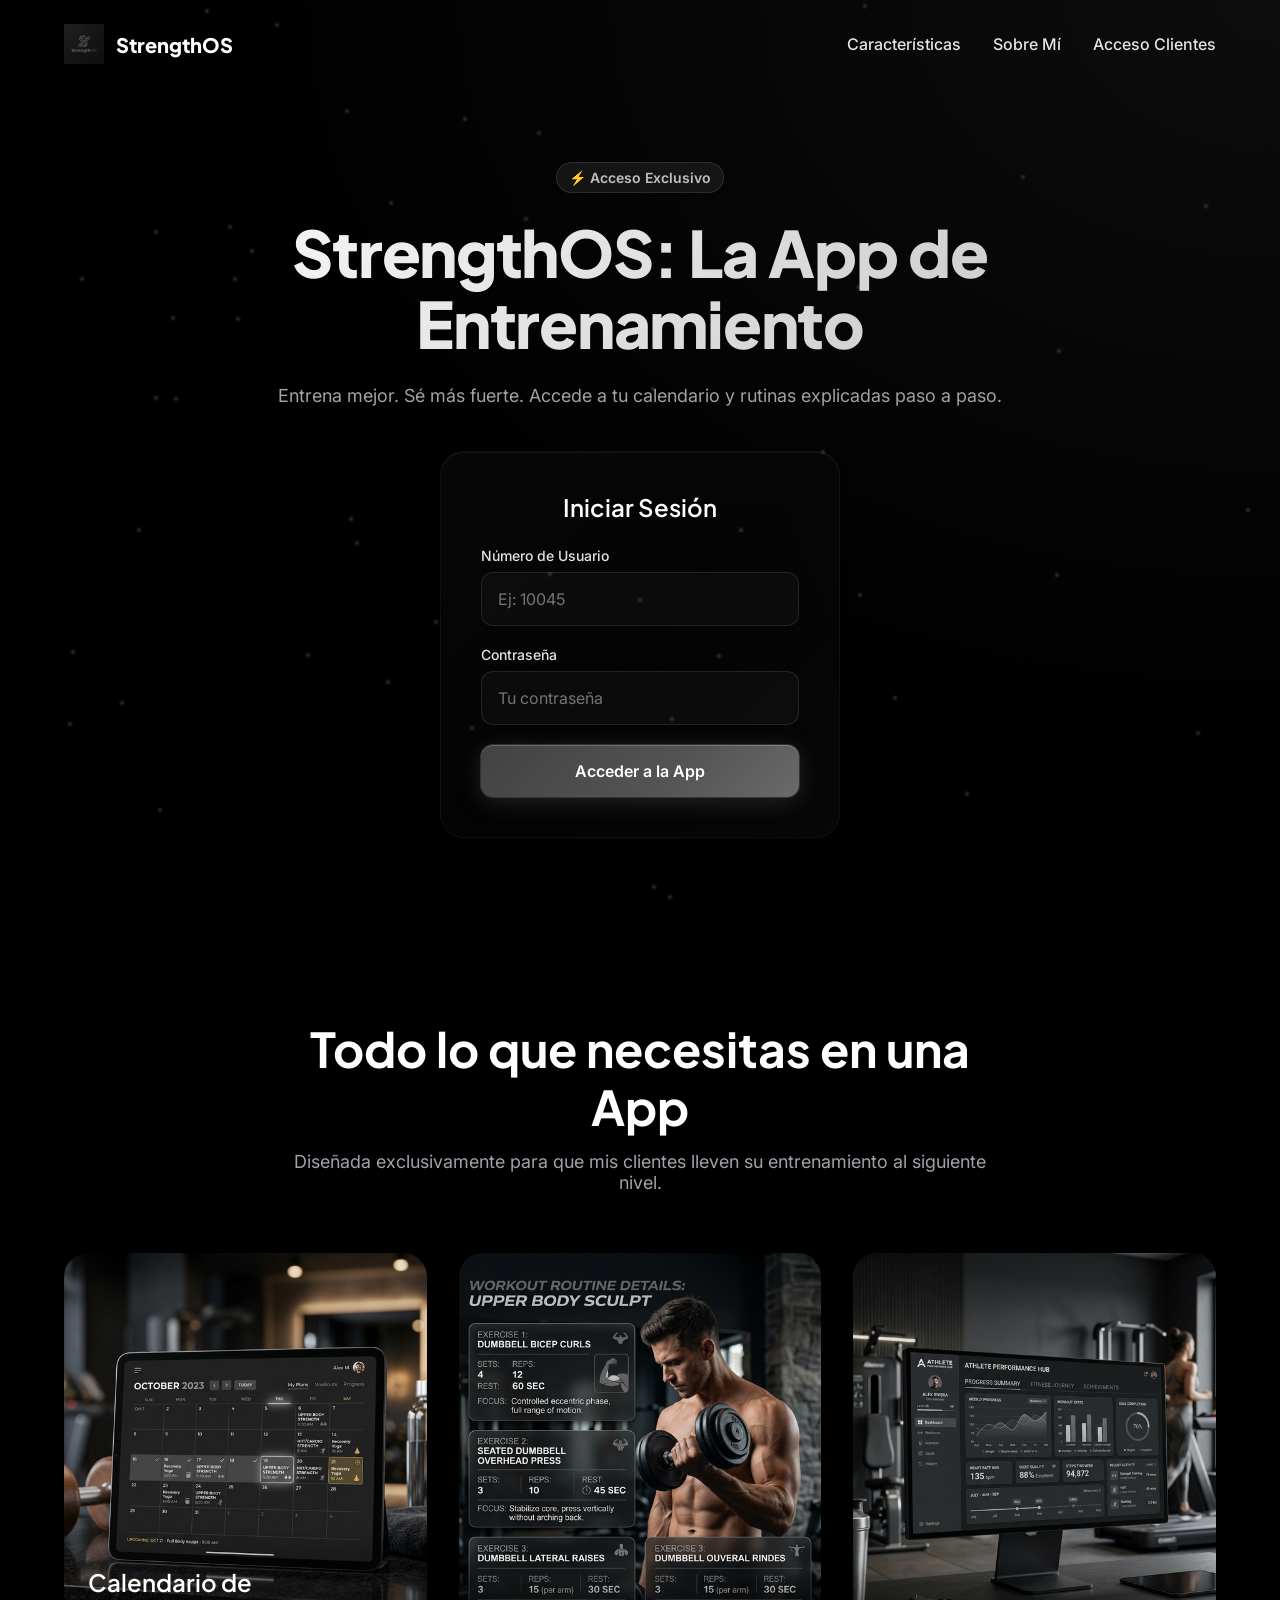
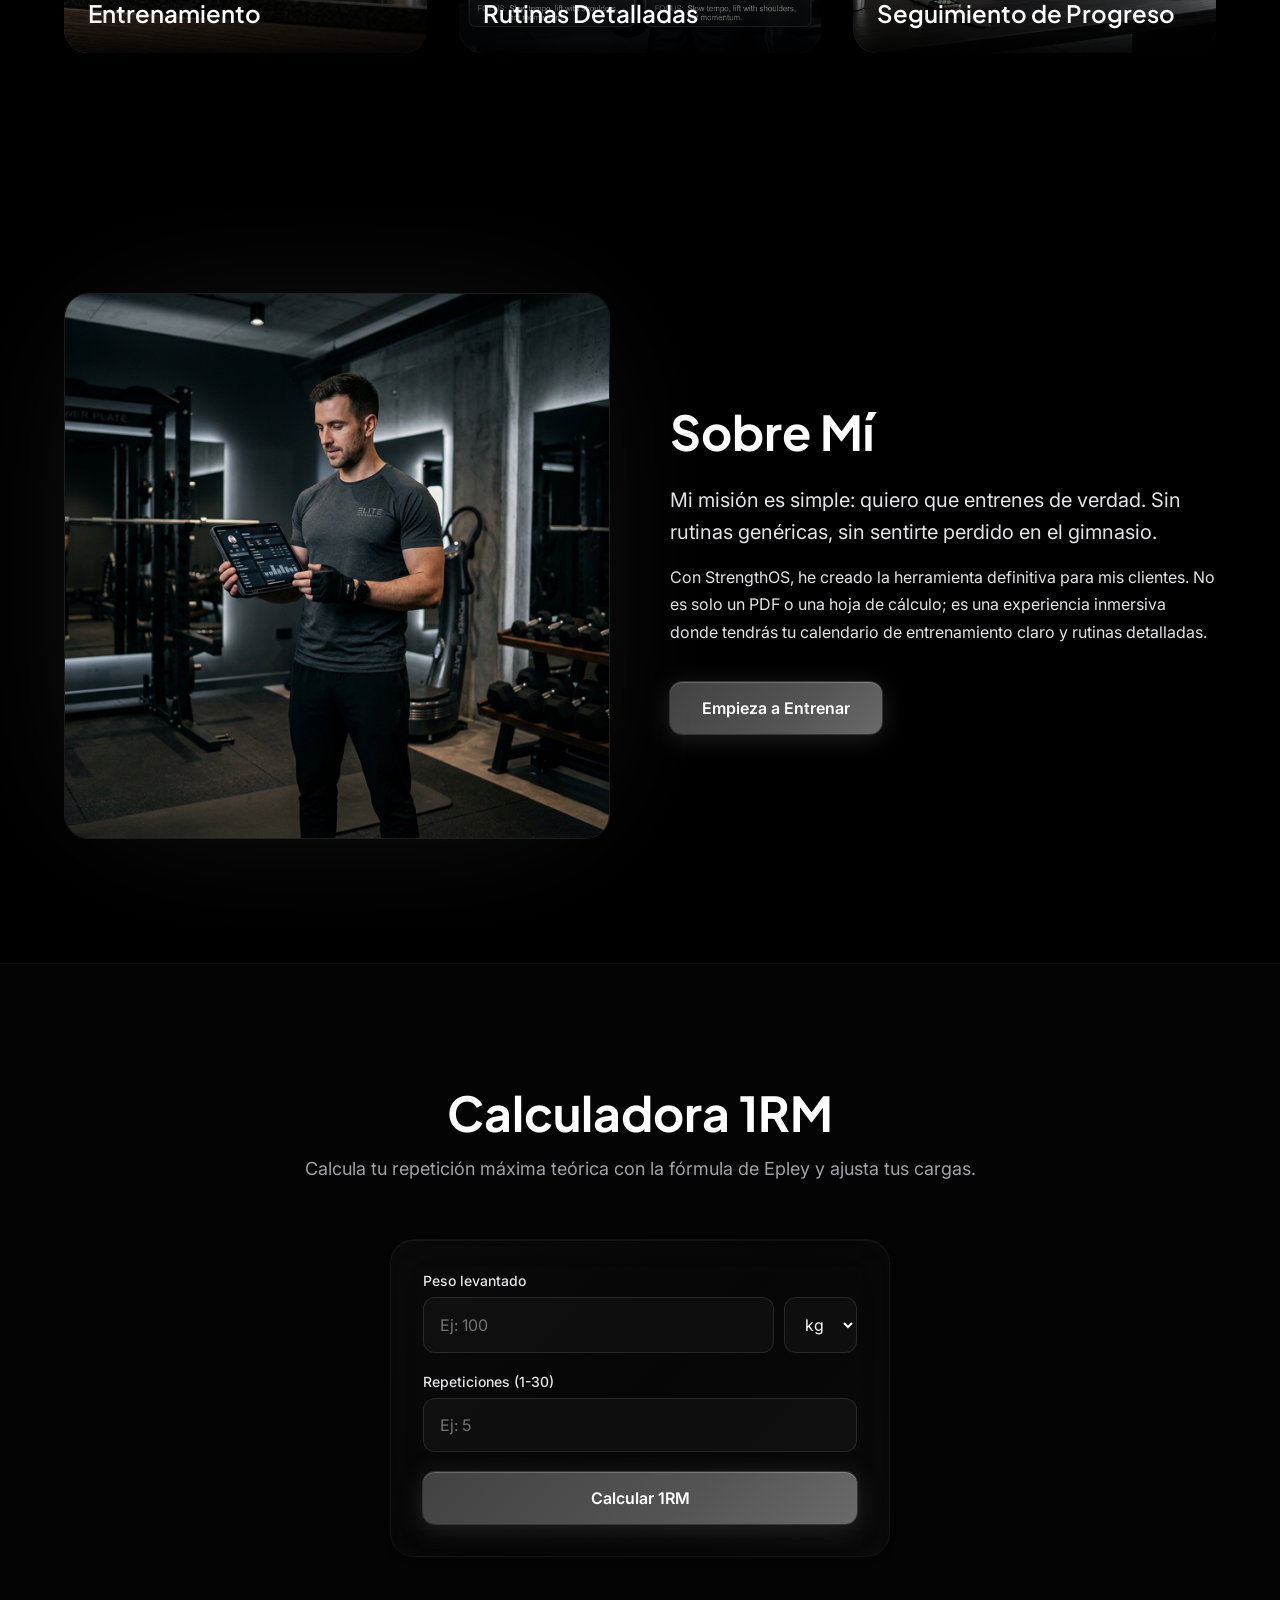
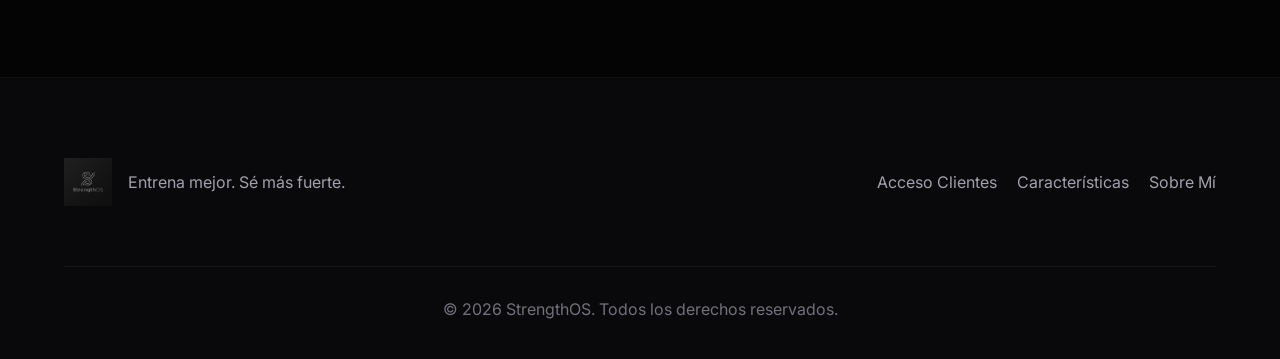
==== StrengthOS/index.html @ 5a76ffc5 "Se subieron los archivos del servidor" ====
<!DOCTYPE html>
<html lang="es">

<head>
    <meta charset="UTF-8">
    <meta name="viewport" content="width=device-width, initial-scale=1.0">
    <title>StrengthOS | Entrena mejor. Sé más fuerte.</title>
    <meta name="description" content="App de entrenamiento personalizado. Accede a tu calendario y rutinas detalladas.">
    <link rel="preconnect" href="https://fonts.googleapis.com">
    <link rel="preconnect" href="https://fonts.gstatic.com" crossorigin>
    <link
        href="https://fonts.googleapis.com/css2?family=Inter:wght@400;500&family=Plus+Jakarta+Sans:wght@700;800&display=swap"
        rel="stylesheet">
    <link rel="stylesheet" href="styles.css">
    <link rel="icon" type="image/png" href="images/logo.png">
</head>

<body>
    <div class="particles-container" id="particles"></div>

    <nav class="navbar" id="navbar">
        <div class="container nav-content">
            <a href="#" class="logo-container">
                <img src="images/logo.png" alt="StrengthOS Logo" class="logo-img">
                <span class="logo-text">StrengthOS</span>
            </a>
            <div class="nav-links">
                <a href="#features" class="nav-link">Características</a>
                <a href="#about" class="nav-link">Sobre Mí</a>
                <a href="#login" class="nav-link">Acceso Clientes</a>
            </div>
            <button class="mobile-menu-toggle">☰</button>
        </div>
    </nav>

    <header class="hero" id="login">
        <div class="container hero-container">
            <div class="hero-content">
                <div class="hero-label">⚡ Acceso Exclusivo</div>
                <h1 class="hero-title">StrengthOS: La App de Entrenamiento</h1>
                <p class="hero-subtitle">Entrena mejor. Sé más fuerte. Accede a tu calendario y rutinas explicadas paso
                    a
                    paso.</p>

                <div class="login-container glass-card hover-lift">
                    <h3 class="login-title">Iniciar Sesión</h3>
                    <form class="login-form">
                        <div class="input-group">
                            <label>Número de Usuario</label>
                            <input type="text" placeholder="Ej: 10045" required>
                        </div>
                        <div class="input-group">
                            <label>Contraseña</label>
                            <input type="password" placeholder="Tu contraseña" required>
                        </div>
                        <button type="submit" class="btn-primary w-100">Acceder a la App</button>
                    </form>
                </div>
            </div>


        </div>
    </header>

    <section id="features" class="features section-padding">
        <div class="container">
            <div class="section-header animated-element">
                <h2 class="section-title">Todo lo que necesitas en una App</h2>
                <p class="section-subtitle">Diseñada exclusivamente para que mis clientes lleven su entrenamiento al
                    siguiente nivel.</p>
            </div>

            <div class="services-grid">
                <!-- Servicio 2 -->
                <div class="service-card-flip animated-element">
                    <div class="service-card-inner">
                        <div class="service-card-front">
                            <img src="images/service_2.png" alt="Calendario" class="service-image">
                            <div class="service-overlay">
                                <h3 class="service-title-front">Calendario de Entrenamiento</h3>
                            </div>
                        </div>
                        <div class="service-card-back glass-card">
                            <h3 class="service-title-back">Calendario</h3>
                            <p class="service-description">Tu rutina día a día. Sabe exactamente qué toca entrenar hoy,
                                mañana y toda la semana con una vista clara.</p>
                            <div class="service-features">
                                <span class="feature-tag">Planificación</span>
                                <span class="feature-tag">Notificaciones</span>
                            </div>
                        </div>
                    </div>
                </div>

                <!-- Servicio 3 -->
                <div class="service-card-flip animated-element">
                    <div class="service-card-inner">
                        <div class="service-card-front">
                            <img src="images/service_3.png" alt="Rutinas" class="service-image">
                            <div class="service-overlay">
                                <h3 class="service-title-front">Rutinas Detalladas</h3>
                            </div>
                        </div>
                        <div class="service-card-back glass-card">
                            <h3 class="service-title-back">Rutinas Detalladas</h3>
                            <p class="service-description">Cada ejercicio viene con series, repeticiones, descansos y
                                notas específicas para que no dejes nada al azar.</p>
                            <div class="service-features">
                                <span class="feature-tag">Precisión</span>
                                <span class="feature-tag">Notas</span>
                            </div>
                        </div>
                    </div>
                </div>

                <!-- Servicio 5 -->
                <div class="service-card-flip animated-element">
                    <div class="service-card-inner">
                        <div class="service-card-front">
                            <img src="images/service_5.png" alt="Progreso" class="service-image">
                            <div class="service-overlay">
                                <h3 class="service-title-front">Seguimiento de Progreso</h3>
                            </div>
                        </div>
                        <div class="service-card-back glass-card">
                            <h3 class="service-title-back">Tu Evolución</h3>
                            <p class="service-description">Visualiza tus mejoras de fuerza y resistencia a lo largo del
                                tiempo con gráficos intuitivos.</p>
                            <div class="service-features">
                                <span class="feature-tag">Gráficos</span>
                                <span class="feature-tag">RM</span>
                            </div>
                        </div>
                    </div>
                </div>

            </div>
        </div>
    </section>

    <section id="about" class="about section-padding">
        <div class="container">
            <div class="about-grid animated-element">
                <div class="about-image-wrapper">
                    <div class="glow-bg"></div>
                    <img src="images/about_image.png" alt="Sobre mi" class="about-image">
                </div>
                <div class="about-content">
                    <h2 class="section-title">Sobre Mí</h2>
                    <p class="body-large">Mi misión es simple: quiero que entrenes de verdad. Sin rutinas genéricas, sin
                        sentirte perdido en el gimnasio.</p>
                    <p class="body-text">Con StrengthOS, he creado la herramienta definitiva para mis clientes. No es
                        solo un PDF o una hoja de cálculo; es una experiencia inmersiva donde tendrás tu calendario de
                        entrenamiento claro y rutinas detalladas.</p>
                    <a href="#login" class="btn-primary" style="display:inline-block; margin-top:20px;">Empieza a
                        Entrenar</a>
                </div>
            </div>
        </div>
    </section>

    <section id="rm-calculator" class="calculator section-padding"
        style="background: rgba(var(--primary-rgb), 0.05); border-top: 1px solid rgba(var(--primary-rgb), 0.1);">
        <div class="container">
            <div class="section-header animated-element">
                <h2 class="section-title">Calculadora 1RM</h2>
                <p class="section-subtitle">Calcula tu repetición máxima teórica con la fórmula de Epley y ajusta tus
                    cargas.</p>
            </div>
            <div class="calculator-container glass-card animated-element" style="max-width: 500px; margin: 0 auto;">
                <form id="epley-form" class="login-form">
                    <div class="input-group">
                        <label>Peso levantado</label>
                        <div style="display: flex; gap: 10px;">
                            <input type="number" id="calc-weight" placeholder="Ej: 100" required min="1" step="any"
                                style="flex: 1;">
                            <select id="calc-unit"
                                style="padding: 16px; background: rgba(255, 255, 255, 0.03); border: 1px solid rgba(255, 255, 255, 0.1); border-radius: 12px; color: var(--text-primary); font-family: inherit; font-size: 1rem;">
                                <option value="kg" style="background: var(--bg-tertiary);">kg</option>
                                <option value="lb" style="background: var(--bg-tertiary);">lb</option>
                            </select>
                        </div>
                    </div>
                    <div class="input-group">
                        <label>Repeticiones (1-30)</label>
                        <input type="number" id="calc-reps" placeholder="Ej: 5" required min="1" max="30">
                    </div>
                    <button type="submit" class="btn-primary w-100">Calcular 1RM</button>
                </form>
                <div id="calc-result" class="calc-result"
                    style="display: none; margin-top: 24px; text-align: center; padding-top: 20px; border-top: 1px solid rgba(var(--primary-rgb), 0.2);">
                    <h3 style="color: var(--primary-200); margin-bottom: 8px;">Tu 1RM Estimado:</h3>
                    <div id="rm-value"
                        style="font-size: 3rem; font-family: 'Plus Jakarta Sans', sans-serif; font-weight: 800; color: #fff; margin-bottom: 8px;">
                        --</div>
                    <p style="color: var(--text-tertiary); font-size: 0.875rem;">Fórmula: Peso × (1 + 0.0333 × Reps)</p>
                </div>
            </div>
        </div>
    </section>

    <footer class="footer">
        <div class="container">
            <div class="footer-grid">
                <div class="footer-brand">
                    <img src="images/logo.png" alt="StrengthOS" class="footer-logo">
                    <p class="footer-tagline">Entrena mejor. Sé más fuerte.</p>
                </div>
                <div class="footer-links">

                    <a href="#login">Acceso Clientes</a>
                    <a href="#features">Características</a>
                    <a href="#about">Sobre Mí</a>
                </div>

            </div>
            <div class="footer-bottom">
                <p>&copy; 2026 StrengthOS. Todos los derechos reservados.</p>
            </div>
        </div>
    </footer>

    <script src="script.js?v=0308"></script>
</body>

</html>
---- StrengthOS/styles.css ----
:root {
    --bg-primary: #000000;
    --bg-secondary: #09090B;
    --bg-tertiary: #18181B;

    --primary-50: #f0f0f0;
    --primary-100: #e0e0e0;
    --primary-200: #c1c1c1;
    --primary-300: #9e9e9e;
    --primary-400: #757575;
    --primary-500: #545454;
    /* COLOR BASE - GRIS */
    --primary-600: #424242;
    --primary-700: #303030;
    --primary-800: #212121;
    --primary-900: #121212;

    --primary-rgb: 84, 84, 84;

    --text-primary: #FFFFFF;
    --text-secondary: #E4E4E7;
    --text-tertiary: #A1A1AA;
    --text-quaternary: #71717A;

    --success: #22C55E;
    --info: #3B82F6;
    --warning: #F59E0B;
}

* {
    margin: 0;
    padding: 0;
    box-sizing: border-box;
}

body {
    background-color: var(--bg-primary);
    color: var(--text-secondary);
    font-family: 'Inter', sans-serif;
    -webkit-font-smoothing: antialiased;
    overflow-x: hidden;
}

h1,
h2,
h3,
h4,
h5,
h6 {
    font-family: 'Plus Jakarta Sans', sans-serif;
    color: var(--text-primary);
}

a {
    text-decoration: none;
    color: inherit;
}

/* Tipografía */
h1 {
    font-size: clamp(3rem, 5vw, 4.75rem);
    font-weight: 800;
    line-height: 1.1;
    letter-spacing: -0.02em;
}

h2 {
    font-size: clamp(2rem, 4vw, 3rem);
    font-weight: 700;
    line-height: 1.2;
}

h3 {
    font-size: 1.5rem;
    font-weight: 600;
    line-height: 1.3;
}

.body-large {
    font-size: 1.25rem;
    font-weight: 400;
    line-height: 1.6;
}

.body-text {
    font-size: 1rem;
    font-weight: 400;
    line-height: 1.7;
}

/* Contenedor Global */
.container {
    max-width: 1200px;
    margin: 0 auto;
    padding: 0 24px;
}

/* Glassmorphism Card */
.glass-card {
    background: linear-gradient(135deg,
            rgba(var(--primary-rgb), 0.08) 0%,
            rgba(var(--primary-rgb), 0.04) 50%,
            rgba(var(--primary-rgb), 0.08) 100%);
    backdrop-filter: blur(24px) saturate(180%);
    -webkit-backdrop-filter: blur(24px) saturate(180%);
    border: 1px solid rgba(var(--primary-rgb), 0.15);
    border-radius: 24px;
    padding: 32px;
    box-shadow:
        0 4px 6px -1px rgba(0, 0, 0, 0.3),
        0 2px 4px -2px rgba(0, 0, 0, 0.2),
        inset 0 1px 0 0 rgba(255, 255, 255, 0.05);
    transition: all 0.4s cubic-bezier(0.4, 0, 0.2, 1);
}

.hover-lift:hover {
    border-color: rgba(var(--primary-rgb), 0.35);
    box-shadow: 0 25px 50px -12px rgba(var(--primary-rgb), 0.35);
    transform: translateY(-4px);
}

/* Primary Button */
.btn-primary {
    background: linear-gradient(135deg,
            var(--primary-600) 0%,
            var(--primary-500) 30%,
            var(--primary-400) 60%,
            var(--primary-500) 100%);
    background-size: 200% 200%;
    animation: gradient-shift 4s ease infinite;
    color: #ffffff;
    font-weight: 600;
    padding: 16px 32px;
    border-radius: 12px;
    border: none;
    box-shadow:
        0 0 0 1px rgba(var(--primary-rgb), 0.5),
        0 4px 24px rgba(var(--primary-rgb), 0.4),
        inset 0 1px 0 rgba(255, 255, 255, 0.2);
    transition: all 0.3s cubic-bezier(0.4, 0, 0.2, 1);
    cursor: pointer;
    font-family: inherit;
    font-size: 1rem;
    text-align: center;
}

.btn-primary:hover {
    transform: translateY(-2px) scale(1.02);
    filter: brightness(1.2);
    box-shadow:
        0 0 0 2px rgba(var(--primary-rgb), 0.8),
        0 8px 40px rgba(var(--primary-rgb), 0.6);
}

.w-100 {
    width: 100%;
}

/* Animaciones Reutilizables */
@keyframes fade-in-up {
    0% {
        opacity: 0;
        transform: translateY(30px);
    }

    100% {
        opacity: 1;
        transform: translateY(0);
    }
}

@keyframes gradient-shift {

    0%,
    100% {
        background-position: 0% 50%;
    }

    50% {
        background-position: 100% 50%;
    }
}

@keyframes float {

    0%,
    100% {
        transform: translateY(0) rotate(0deg);
    }

    25% {
        transform: translateY(-20px) rotate(2deg);
    }

    50% {
        transform: translateY(-10px) rotate(-2deg);
    }

    75% {
        transform: translateY(-30px) rotate(1deg);
    }
}

@keyframes pulse-glow {

    0%,
    100% {
        box-shadow: 0 0 0 1px rgba(var(--primary-rgb), 0.5), 0 4px 24px rgba(var(--primary-rgb), 0.4), 0 0 60px rgba(var(--primary-rgb), 0.3);
    }

    50% {
        box-shadow: 0 0 0 2px rgba(var(--primary-rgb), 0.8), 0 8px 40px rgba(var(--primary-rgb), 0.6), 0 0 80px rgba(var(--primary-rgb), 0.5);
    }
}

/* Partículas */
.particles-container {
    position: fixed;
    top: 0;
    left: 0;
    width: 100%;
    height: 100%;
    z-index: -1;
    pointer-events: none;
    overflow: hidden;
}

.particle {
    position: absolute;
    width: 4px;
    height: 4px;
    background: rgba(var(--primary-rgb), 0.6);
    border-radius: 50%;
    filter: blur(1px);
    animation: float-particle 15s infinite ease-in-out;
}

@keyframes float-particle {

    0%,
    100% {
        transform: translate(0, 0);
        opacity: 0.2;
    }

    25% {
        transform: translate(100px, -100px);
        opacity: 0.8;
    }

    50% {
        transform: translate(-50px, -200px);
        opacity: 0.4;
    }

    75% {
        transform: translate(-100px, -100px);
        opacity: 0.8;
    }
}

/* Navbar */
.navbar {
    position: fixed;
    top: 0;
    width: 100%;
    z-index: 1000;
    padding: 24px 0;
    transition: all 0.3s ease;
}

.navbar.scrolled {
    background: rgba(0, 0, 0, 0.8);
    backdrop-filter: blur(24px);
    border-bottom: 1px solid rgba(var(--primary-rgb), 0.1);
    box-shadow: 0 4px 24px rgba(0, 0, 0, 0.4);
    padding: 16px 0;
}

.nav-content {
    display: flex;
    justify-content: space-between;
    align-items: center;
}

.logo-container {
    display: flex;
    align-items: center;
    gap: 12px;
}

.logo-img {
    height: 40px;
    width: auto;
}

.logo-text {
    font-family: 'Plus Jakarta Sans', sans-serif;
    font-weight: 800;
    font-size: 1.25rem;
    color: var(--text-primary);
}

.nav-links {
    display: flex;
    gap: 32px;
}

.nav-link {
    font-weight: 500;
    color: var(--text-secondary);
    position: relative;
    padding: 8px 0;
    transition: color 0.3s;
}

.nav-link::after {
    content: '';
    position: absolute;
    bottom: 0;
    left: 0;
    width: 0;
    height: 2px;
    background: var(--primary-500);
    transition: width 0.3s ease;
}

.nav-link:hover {
    color: var(--text-primary);
}

.nav-link:hover::after {
    width: 100%;
}

.mobile-menu-toggle {
    display: none;
    background: none;
    border: none;
    color: var(--text-primary);
    font-size: 1.5rem;
    cursor: pointer;
}

/* Hero Section */
.hero {
    min-height: 100vh;
    display: flex;
    align-items: center;
    padding-top: 100px;
    position: relative;
    background: radial-gradient(ellipse at top right, rgba(var(--primary-rgb), 0.15) 0%, transparent 60%);
}

.hero-container {
    display: flex;
    flex-direction: column;
    align-items: center;
    text-align: center;
    gap: 40px;
}

.hero-content {
    animation: fade-in-up 0.8s cubic-bezier(0.16, 1, 0.3, 1) forwards;
}

.hero-label {
    display: inline-block;
    padding: 6px 12px;
    background: rgba(var(--primary-rgb), 0.2);
    border: 1px solid rgba(var(--primary-rgb), 0.4);
    border-radius: 20px;
    font-size: 0.875rem;
    font-weight: 600;
    color: var(--primary-200);
    margin-bottom: 24px;
}

.hero-title {
    margin-bottom: 24px;
    background: linear-gradient(135deg, #fff 0%, var(--primary-200) 100%);
    -webkit-background-clip: text;
    background-clip: text;
    -webkit-text-fill-color: transparent;
}

.hero-subtitle {
    font-size: 1.125rem;
    line-height: 1.6;
    margin-bottom: 40px;
    color: var(--text-tertiary);
}

/* Login Form */
.login-container {
    padding: 40px;
    width: 100%;
    max-width: 400px;
    margin: 0 auto;
    text-align: left;
}

.login-title {
    margin-bottom: 24px;
    text-align: center;
}

.input-group {
    margin-bottom: 20px;
}

.input-group label {
    display: block;
    font-size: 0.875rem;
    font-weight: 500;
    margin-bottom: 8px;
    color: var(--text-secondary);
}

.input-group input {
    width: 100%;
    padding: 16px;
    background: rgba(255, 255, 255, 0.03);
    border: 1px solid rgba(255, 255, 255, 0.1);
    border-radius: 12px;
    color: var(--text-primary);
    font-family: inherit;
    font-size: 1rem;
    transition: all 0.3s;
}

.input-group input:focus {
    outline: none;
    border-color: var(--primary-500);
    box-shadow: 0 0 15px rgba(var(--primary-rgb), 0.3);
}

/* Hero Visual */
.hero-visual-wrapper {
    position: relative;
    display: flex;
    justify-content: center;
    align-items: center;
}

.sphere {
    position: absolute;
    width: 400px;
    height: 400px;
    transform-style: preserve-3d;
    animation: float 6s ease-in-out infinite;
    z-index: 1;
}

.sphere-inner {
    width: 100%;
    height: 100%;
    background: linear-gradient(135deg, rgba(var(--primary-rgb), 0.1) 0%, rgba(var(--primary-rgb), 0.2) 100%);
    border-radius: 50%;
    border: 2px solid rgba(var(--primary-rgb), 0.3);
    box-shadow:
        0 0 60px rgba(var(--primary-rgb), 0.4),
        0 0 120px rgba(var(--primary-rgb), 0.3),
        inset 0 0 60px rgba(var(--primary-rgb), 0.2);
    backdrop-filter: blur(10px);
}

.hero-visual-img {
    position: relative;
    z-index: 2;
    max-width: 120%;
    height: auto;
    border-radius: 20px;
    box-shadow: 0 20px 50px rgba(0, 0, 0, 0.5);
    animation: float 7s ease-in-out infinite reverse;
}

/* Social Proof */
.social-proof {
    padding: 60px 0;
    border-top: 1px solid rgba(var(--primary-rgb), 0.1);
    border-bottom: 1px solid rgba(var(--primary-rgb), 0.1);
    background: rgba(var(--bg-secondary), 0.5);
}

.proof-container {
    display: flex;
    justify-content: space-around;
    flex-wrap: wrap;
    gap: 30px;
}

.proof-item {
    text-align: center;
}

.proof-number {
    font-size: 2.5rem;
    font-weight: 800;
    color: var(--primary-400);
    font-family: 'Plus Jakarta Sans', sans-serif;
}

.proof-text {
    font-size: 1rem;
    color: var(--text-tertiary);
    text-transform: uppercase;
    letter-spacing: 0.1em;
    margin-top: 8px;
}

/* Secciones Generales */
.section-padding {
    padding: 120px 0;
}

.section-header {
    text-align: center;
    margin-bottom: 60px;
    max-width: 700px;
    margin-left: auto;
    margin-right: auto;
}

.section-title {
    margin-bottom: 16px;
}

.section-subtitle {
    color: var(--text-tertiary);
    font-size: 1.125rem;
}

/* Flip Cards */
.services-grid {
    display: grid;
    grid-template-columns: repeat(3, 1fr);
    gap: 32px;
}

.service-card-flip {
    perspective: 1000px;
    height: 400px;
}

.service-card-inner {
    position: relative;
    width: 100%;
    height: 100%;
    text-align: center;
    transition: transform 0.8s cubic-bezier(0.4, 0, 0.2, 1);
    transform-style: preserve-3d;
}

.service-card-flip:hover .service-card-inner,
.service-card-flip.flipped .service-card-inner {
    transform: rotateY(180deg);
}

.service-card-front,
.service-card-back {
    position: absolute;
    width: 100%;
    height: 100%;
    -webkit-backface-visibility: hidden;
    backface-visibility: hidden;
    border-radius: 24px;
    overflow: hidden;
}

.service-card-front {
    background-color: var(--bg-tertiary);
}

.service-image {
    width: 100%;
    height: 100%;
    object-fit: cover;
    transition: transform 0.5s ease;
}

.service-card-flip:hover .service-image {
    transform: scale(1.05);
}

.service-overlay {
    position: absolute;
    bottom: 0;
    left: 0;
    width: 100%;
    padding: 40px 24px 24px;
    background: linear-gradient(to top, rgba(0, 0, 0, 0.9), transparent);
    text-align: left;
}

.service-title-front {
    color: #fff;
    margin: 0;
}

.service-card-back {
    background-color: var(--bg-tertiary);
    transform: rotateY(180deg);
    display: flex;
    flex-direction: column;
    justify-content: center;
    align-items: flex-start;
    text-align: left;
    padding: 32px;
}

.service-title-back {
    margin-bottom: 16px;
    color: var(--primary-100);
}

.service-description {
    color: var(--text-secondary);
    margin-bottom: 24px;
    line-height: 1.6;
}

.service-features {
    display: flex;
    gap: 12px;
    flex-wrap: wrap;
    margin-top: auto;
}

.feature-tag {
    background: rgba(var(--primary-rgb), 0.2);
    border: 1px solid rgba(var(--primary-rgb), 0.3);
    color: var(--primary-100);
    padding: 6px 12px;
    border-radius: 100px;
    font-size: 0.75rem;
    font-weight: 600;
    text-transform: uppercase;
    letter-spacing: 0.05em;
}

/* About Section */
.about-grid {
    display: grid;
    grid-template-columns: 1fr 1fr;
    gap: 60px;
    align-items: center;
}

.about-image-wrapper {
    position: relative;
}

.about-image {
    width: 100%;
    border-radius: 24px;
    position: relative;
    z-index: 2;
    border: 1px solid rgba(var(--primary-rgb), 0.3);
}

.glow-bg {
    position: absolute;
    top: 50%;
    left: 50%;
    transform: translate(-50%, -50%);
    width: 80%;
    height: 80%;
    background: var(--primary-500);
    filter: blur(80px);
    opacity: 0.4;
    z-index: 1;
}

.about-content h2 {
    margin-bottom: 24px;
}

.about-content p {
    margin-bottom: 16px;
}

/* Footer */
.footer {
    background: var(--bg-secondary);
    padding: 80px 0 40px;
    border-top: 1px solid rgba(var(--primary-rgb), 0.1);
}

.footer-grid {
    display: flex;
    justify-content: space-between;
    align-items: center;
    gap: 40px;
    margin-bottom: 60px;
    flex-wrap: wrap;
}

.footer-brand {
    display: flex;
    align-items: center;
    gap: 16px;
}

.footer-logo {
    height: 48px;
}

.footer-tagline {
    color: var(--text-tertiary);
    margin: 0;
}

.footer-links {
    display: flex;
    align-items: center;
    gap: 20px;
    flex-wrap: wrap;
}

.footer-links h4 {
    margin: 0;
    color: var(--text-primary);
}

.footer-links a {
    color: var(--text-tertiary);
    transition: color 0.3s;
}

.footer-links a:hover {
    color: var(--primary-400);
}

.footer-bottom {
    text-align: center;
    padding-top: 32px;
    border-top: 1px solid rgba(255, 255, 255, 0.05);
    color: var(--text-quaternary);
}

/* Animate Elements */
.animated-element {
    opacity: 0;
    transform: translateY(30px);
    transition: opacity 0.8s cubic-bezier(0.16, 1, 0.3, 1), transform 0.8s cubic-bezier(0.16, 1, 0.3, 1);
}

.animated-element.animate-in {
    opacity: 1;
    transform: translateY(0);
}

/* Responsive */
@media (max-width: 1024px) {
    .services-grid {
        grid-template-columns: repeat(2, 1fr);
    }

    .hero-container {
        grid-template-columns: 1fr;
        text-align: center;
    }

    .hero-visual-wrapper {
        margin-top: 40px;
    }

    .hero-content {
        display: flex;
        flex-direction: column;
        align-items: center;
    }

    .login-container {
        width: 100%;
        max-width: 400px;
        text-align: left;
    }

    .about-grid {
        grid-template-columns: 1fr;
    }
}

@media (max-width: 768px) {
    .nav-links {
        display: none;
    }

    .mobile-menu-toggle {
        display: block;
    }

    .services-grid {
        grid-template-columns: 1fr;
    }

    .hero-title {
        font-size: 2.5rem;
    }

    .sphere {
        width: 300px;
        height: 300px;
    }

    .footer-grid {
        grid-template-columns: 1fr;
        text-align: center;
    }

    .footer-links a,
    .footer-contact p {
        margin-bottom: 8px;
    }
}

/* Modal Overlay */
.modal-overlay {
    position: fixed;
    top: 0;
    left: 0;
    width: 100%;
    height: 100%;
    background: rgba(0, 0, 0, 0.8);
    backdrop-filter: blur(8px);
    z-index: 2000;
    display: none;
    justify-content: center;
    align-items: center;
    opacity: 0;
    transition: opacity 0.3s ease;
}

.modal-overlay.active {
    display: flex;
    opacity: 1;
}

.modal-container {
    width: 90%;
    max-width: 450px;
    position: relative;
    transform: translateY(20px);
    transition: transform 0.3s ease;
}

.modal-overlay.active .modal-container {
    transform: translateY(0);
}

.close-modal {
    position: absolute;
    top: 20px;
    right: 20px;
    font-size: 1.5rem;
    color: var(--text-tertiary);
    cursor: pointer;
    transition: color 0.3s;
}

.close-modal:hover {
    color: var(--text-primary);
}

/* Calendar Styles */
.calendar-wrapper {
    width: 100%;
    margin-top: 10px;
}

.calendar-header {
    display: flex;
    justify-content: space-between;
    align-items: center;
    margin-bottom: 20px;
}

.calendar-header h4 {
    margin: 0;
    font-size: 1.25rem;
    color: var(--text-primary);
}

.calendar-nav-btn {
    background: rgba(255, 255, 255, 0.05);
    border: 1px solid rgba(255, 255, 255, 0.1);
    color: var(--text-primary);
    padding: 8px 16px;
    border-radius: 8px;
    cursor: pointer;
    transition: all 0.3s;
}

.calendar-nav-btn:hover {
    background: rgba(255, 255, 255, 0.1);
}

.calendar-grid {
    display: grid;
    grid-template-columns: repeat(7, 1fr);
    gap: 8px;
}

.calendar-day-name {
    text-align: center;
    font-size: 0.85rem;
    font-weight: 600;
    color: var(--text-tertiary);
    padding-bottom: 10px;
}

.calendar-day {
    aspect-ratio: 1;
    background: rgba(255, 255, 255, 0.02);
    border: 1px solid rgba(255, 255, 255, 0.05);
    border-radius: 12px;
    display: flex;
    flex-direction: column;
    justify-content: center;
    align-items: center;
    cursor: pointer;
    transition: all 0.2s;
    position: relative;
}

.calendar-day:hover {
    background: rgba(255, 255, 255, 0.05);
    border-color: rgba(var(--primary-rgb), 0.3);
}

.calendar-day.empty {
    background: transparent;
    border: none;
    cursor: default;
}

.calendar-day.today {
    border-color: var(--primary-500);
}

.calendar-day.has-routine {
    background: rgba(var(--primary-rgb), 0.1);
    border-color: rgba(var(--primary-rgb), 0.4);
}

.calendar-day.has-routine::after {
    content: '';
    position: absolute;
    bottom: 8px;
    width: 6px;
    height: 6px;
    background: var(--primary-400);
    border-radius: 50%;
    box-shadow: 0 0 10px var(--primary-400);
}

.calendar-day-number {
    font-size: 1rem;
    font-weight: 500;
    color: var(--text-secondary);
}

.calendar-day.has-routine .calendar-day-number {
    color: var(--primary-100);
    font-weight: 700;
}

/* Routine Modal */
.routine-details {
    margin-top: 15px;
    text-align: left;
    white-space: pre-wrap;
    font-family: inherit;
    line-height: 1.6;
    color: var(--text-secondary);
    background: rgba(0, 0, 0, 0.2);
    padding: 15px;
    border-radius: 8px;
    border: 1px solid rgba(255, 255, 255, 0.05);
    max-height: 400px;
    overflow-y: auto;
}

/* Dashboard Sidebar & View Tabs */
.dashboard-grid {
    display: grid;
    grid-template-columns: 300px 1fr;
    gap: 30px;
    align-items: start;
}

@media (max-width: 900px) {
    .dashboard-grid {
        grid-template-columns: 1fr;
    }
}

.nav-sidebar-btn {
    display: block;
    width: 100%;
    padding: 12px 16px;
    background: transparent;
    border: none;
    text-align: left;
    color: var(--text-secondary);
    font-size: 0.95rem;
    font-weight: 500;
    cursor: pointer;
    border-radius: 8px;
    transition: all 0.2s;
}

.nav-sidebar-btn:hover {
    background: rgba(255, 255, 255, 0.05);
    color: var(--text-primary);
}

.nav-sidebar-btn.active {
    background: rgba(var(--primary-rgb), 0.15);
    color: var(--primary-100);
}
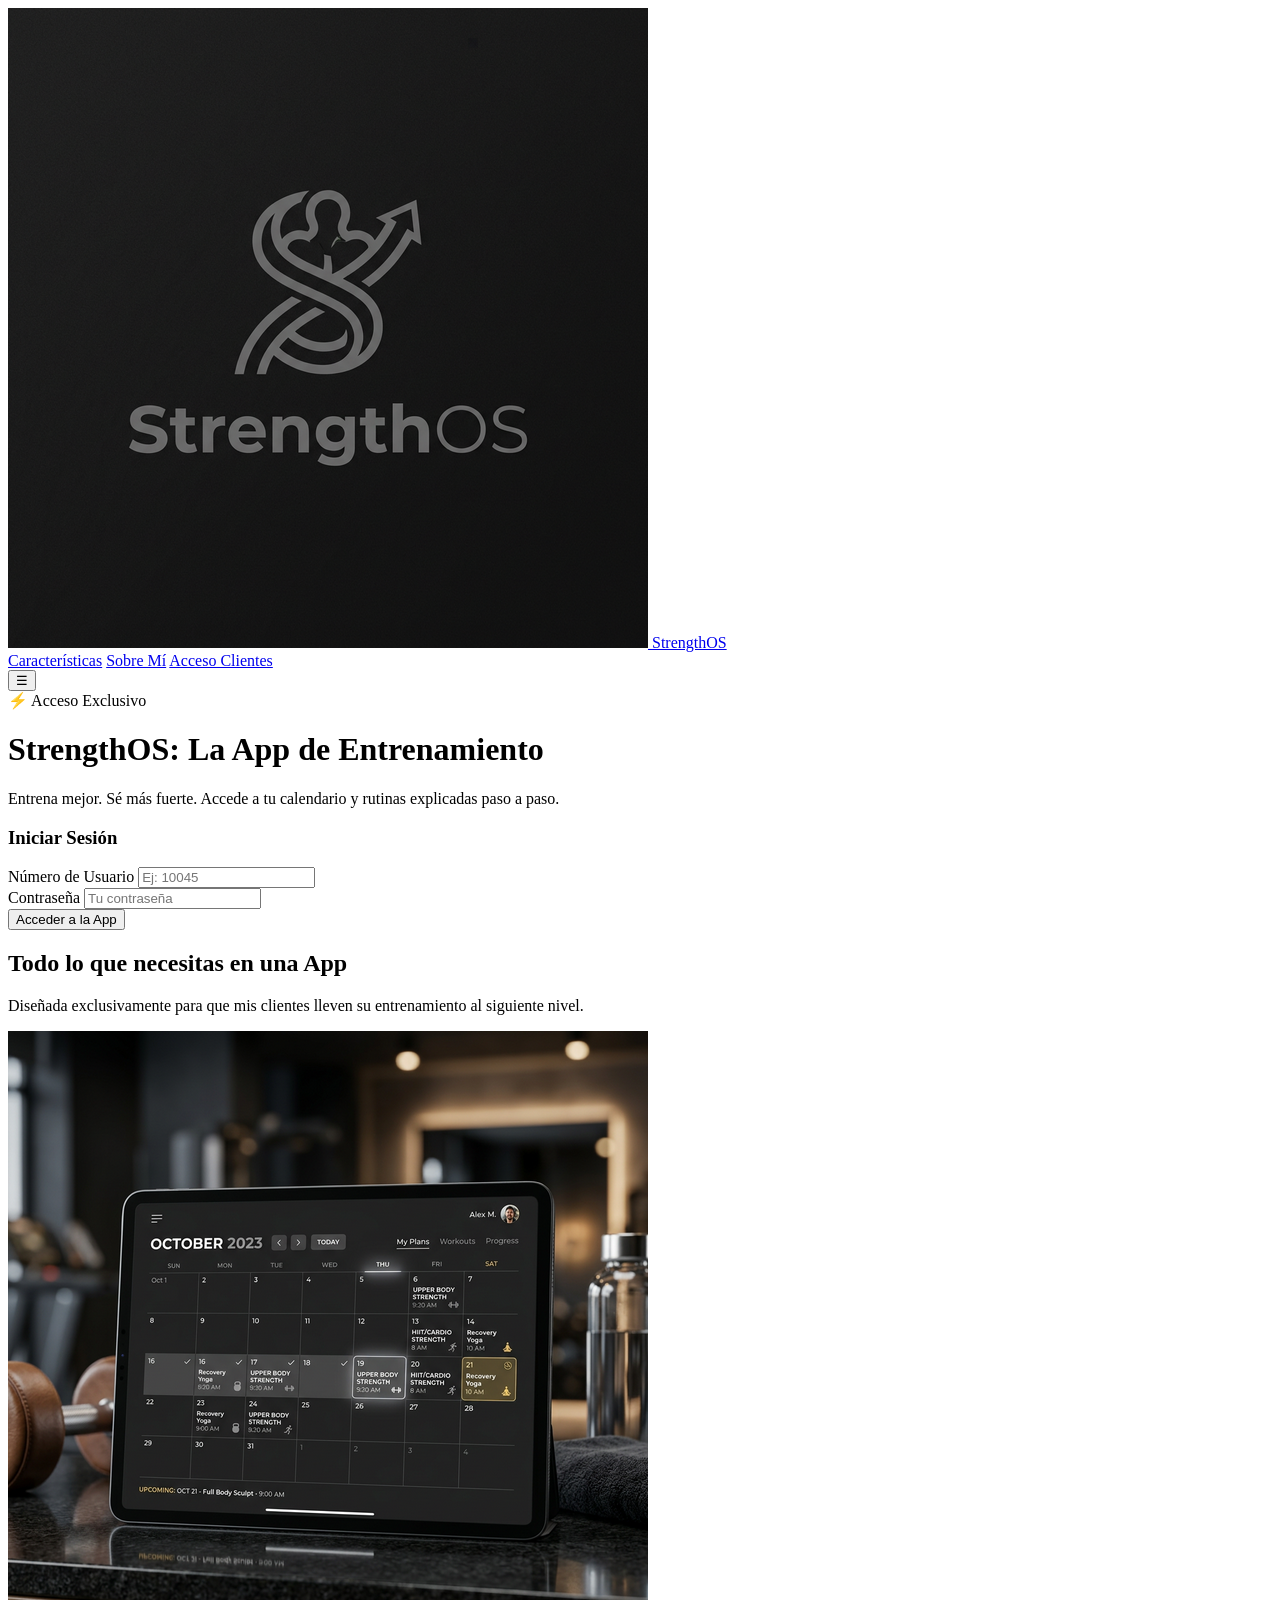
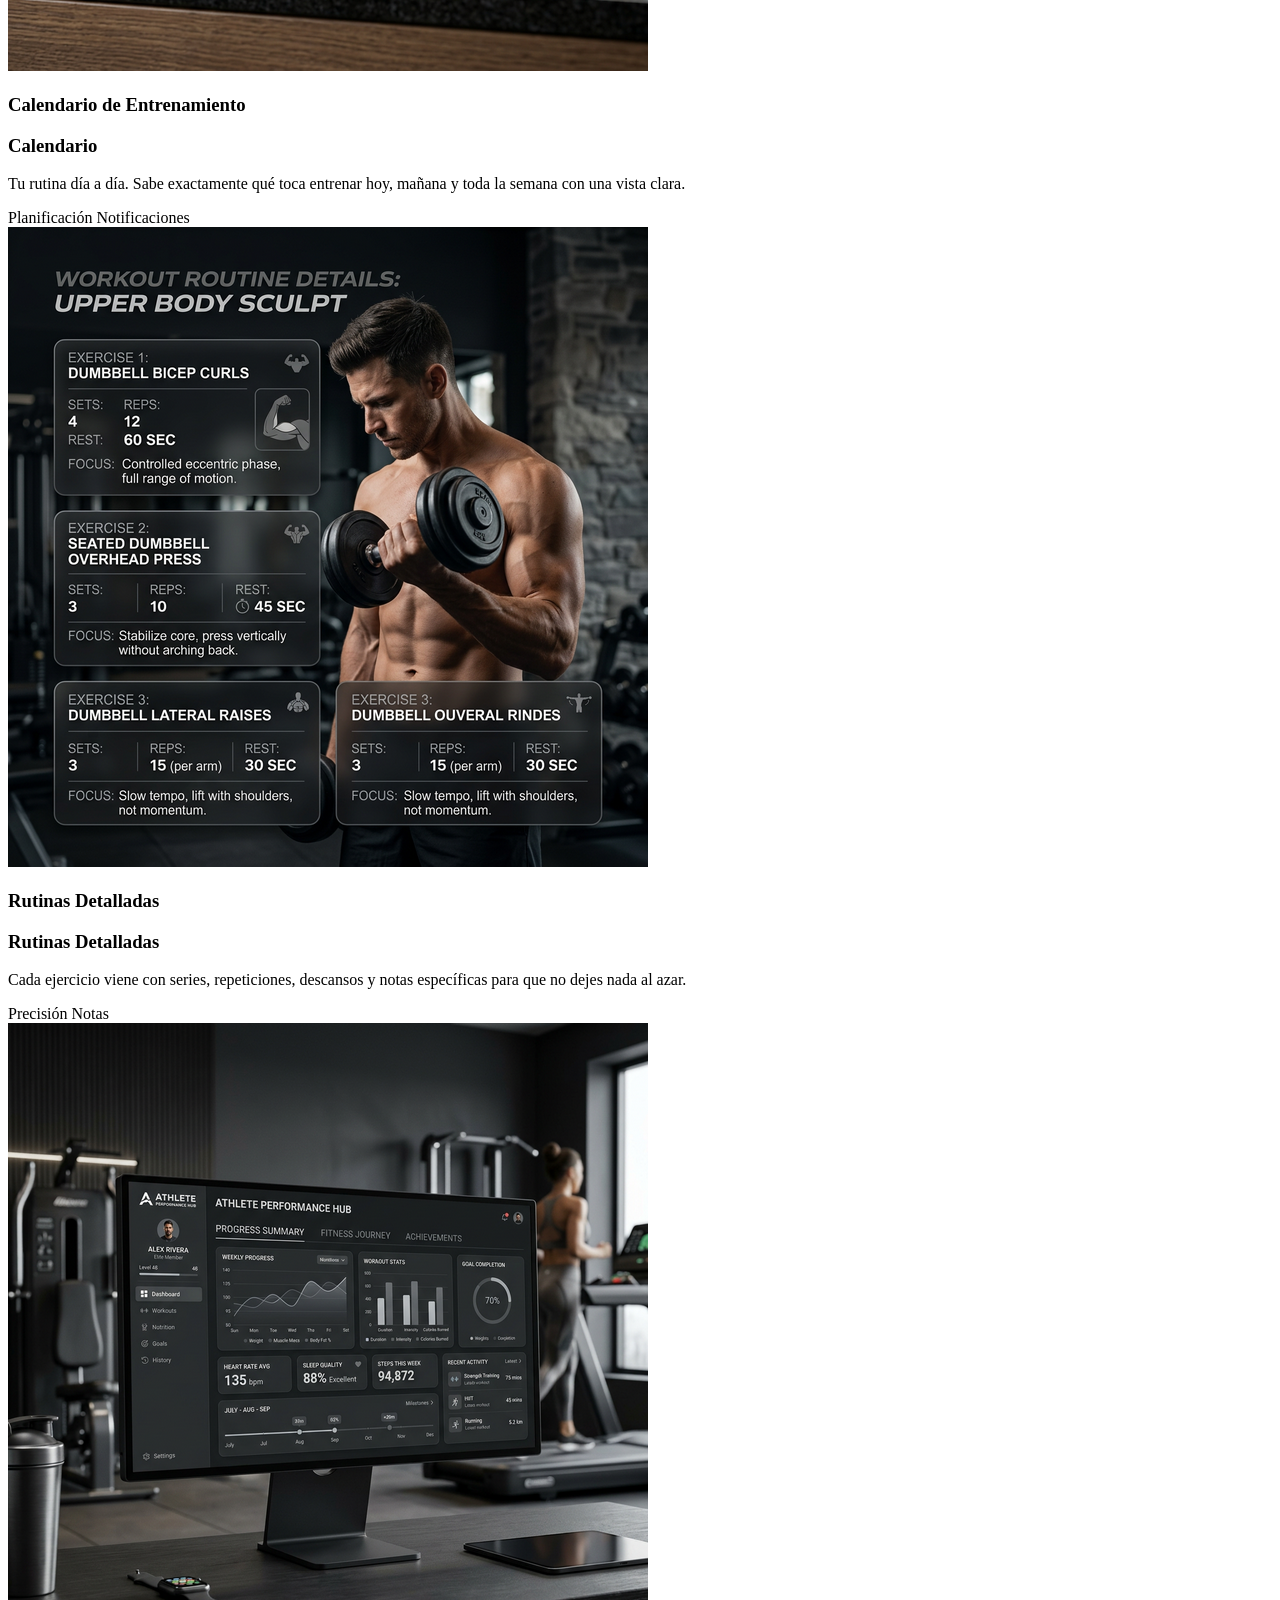
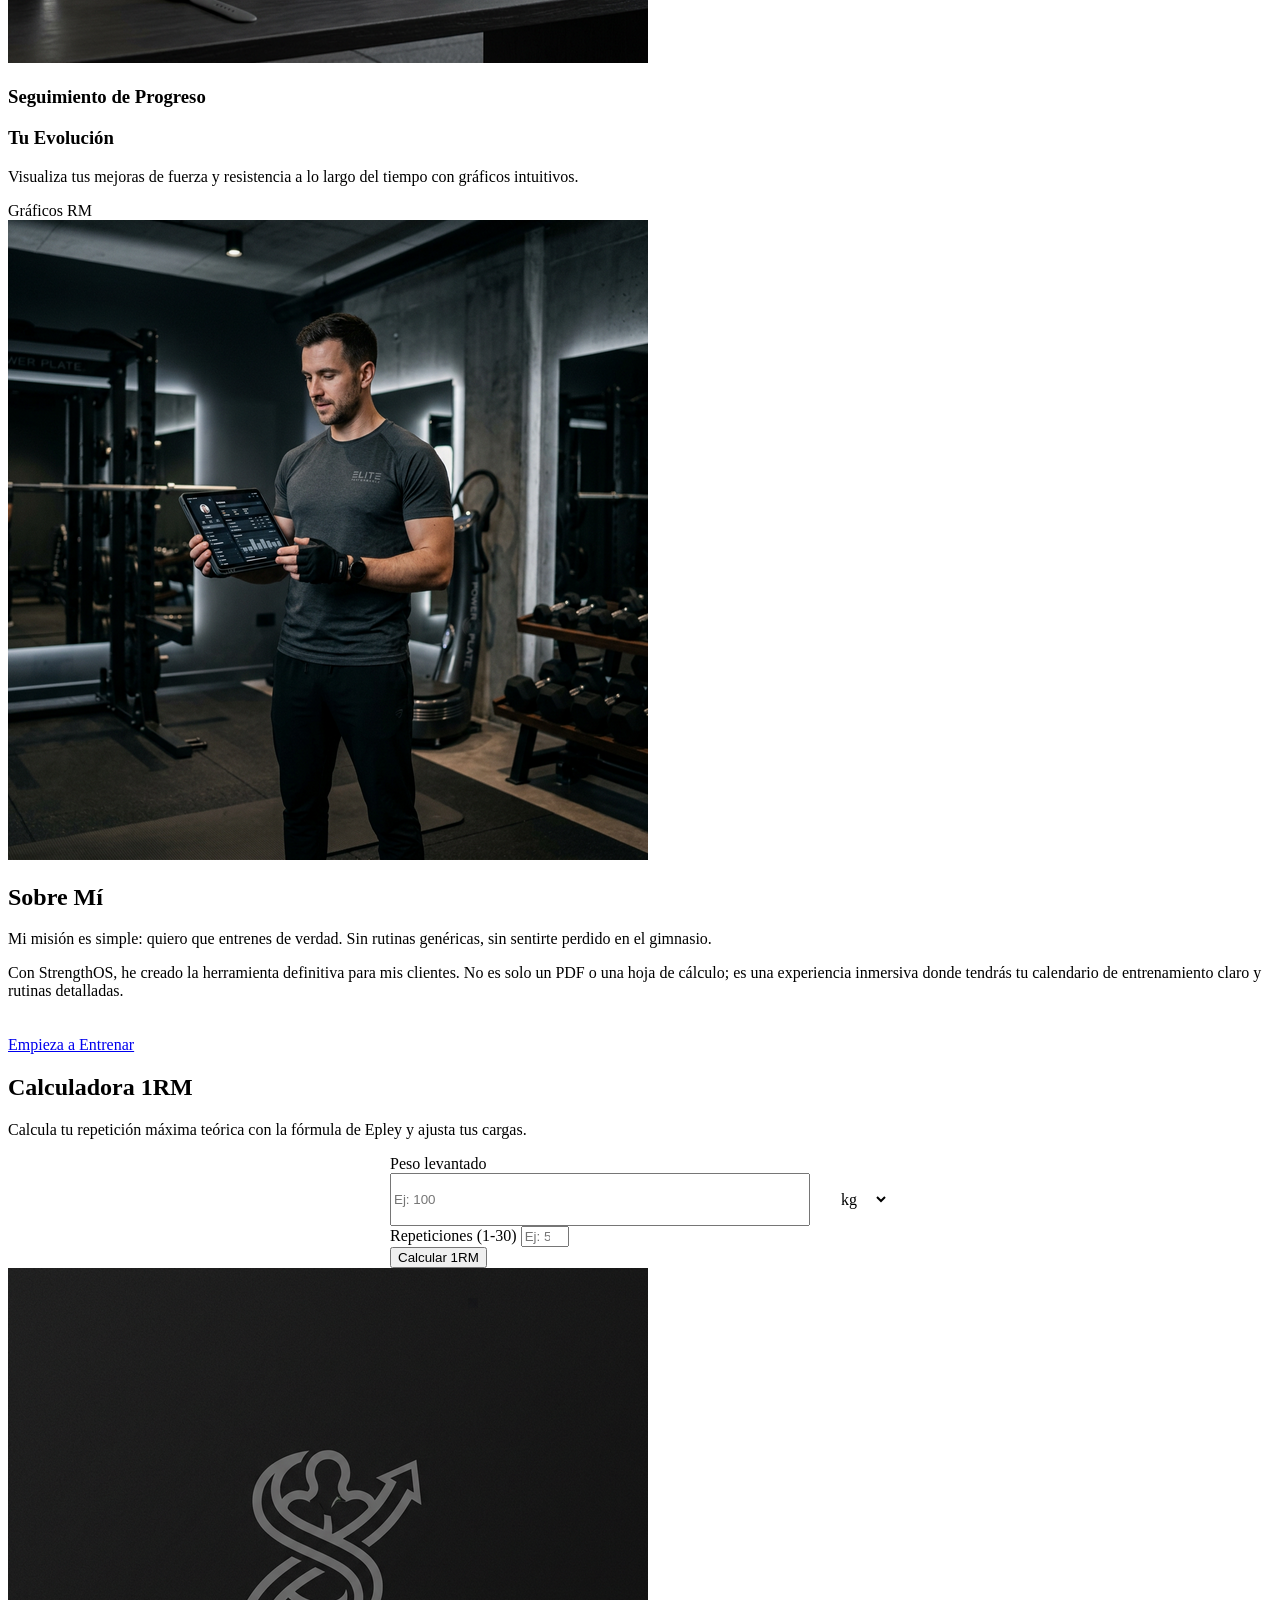
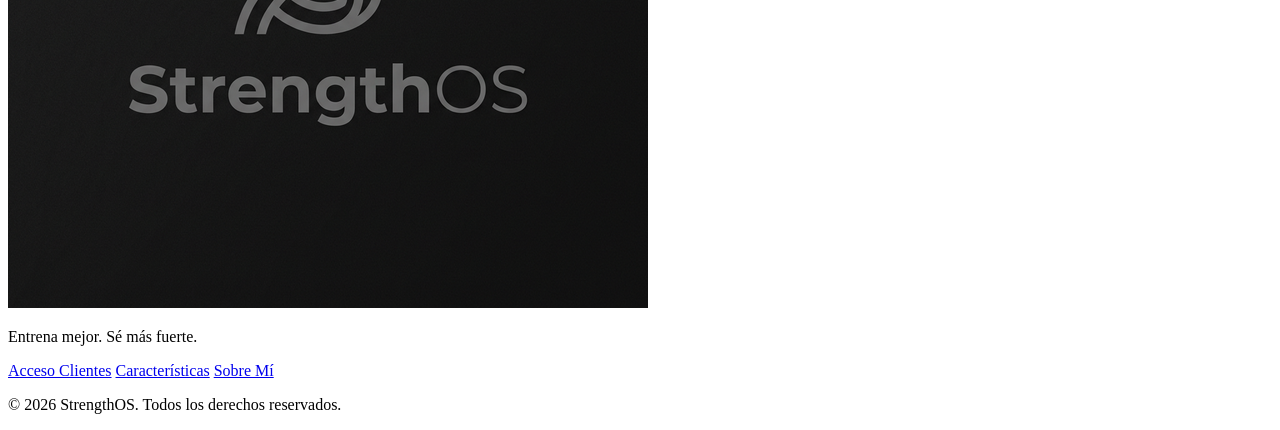
==== commit 8988a0be: "update" ====
--- a/StrengthOS/index.html
+++ b/StrengthOS/index.html
@@ -11,8 +11,13 @@
     <link
         href="https://fonts.googleapis.com/css2?family=Inter:wght@400;500&family=Plus+Jakarta+Sans:wght@700;800&display=swap"
         rel="stylesheet">
-    <link rel="stylesheet" href="styles.css">
+    <link rel="stylesheet" href="styles.css?v=05001">
     <link rel="icon" type="image/png" href="images/logo.png">
+
+    <!-- PWA configuration -->
+    <link rel="manifest" href="/manifest.json">
+    <meta name="theme-color" content="#000000">
+    <link rel="apple-touch-icon" href="/images/logo.png">
 </head>
 
 <body>
@@ -220,7 +225,16 @@
         </div>
     </footer>
 
-    <script src="script.js?v=0308"></script>
+    <script src="script.js?v=05003"></script>
+    <script>
+        if ('serviceWorker' in navigator) {
+            window.addEventListener('load', () => {
+                navigator.serviceWorker.register('/sw.js').catch(error => {
+                    console.log('SW Registration failed:', error);
+                });
+            });
+        }
+    </script>
 </body>
 
 </html>
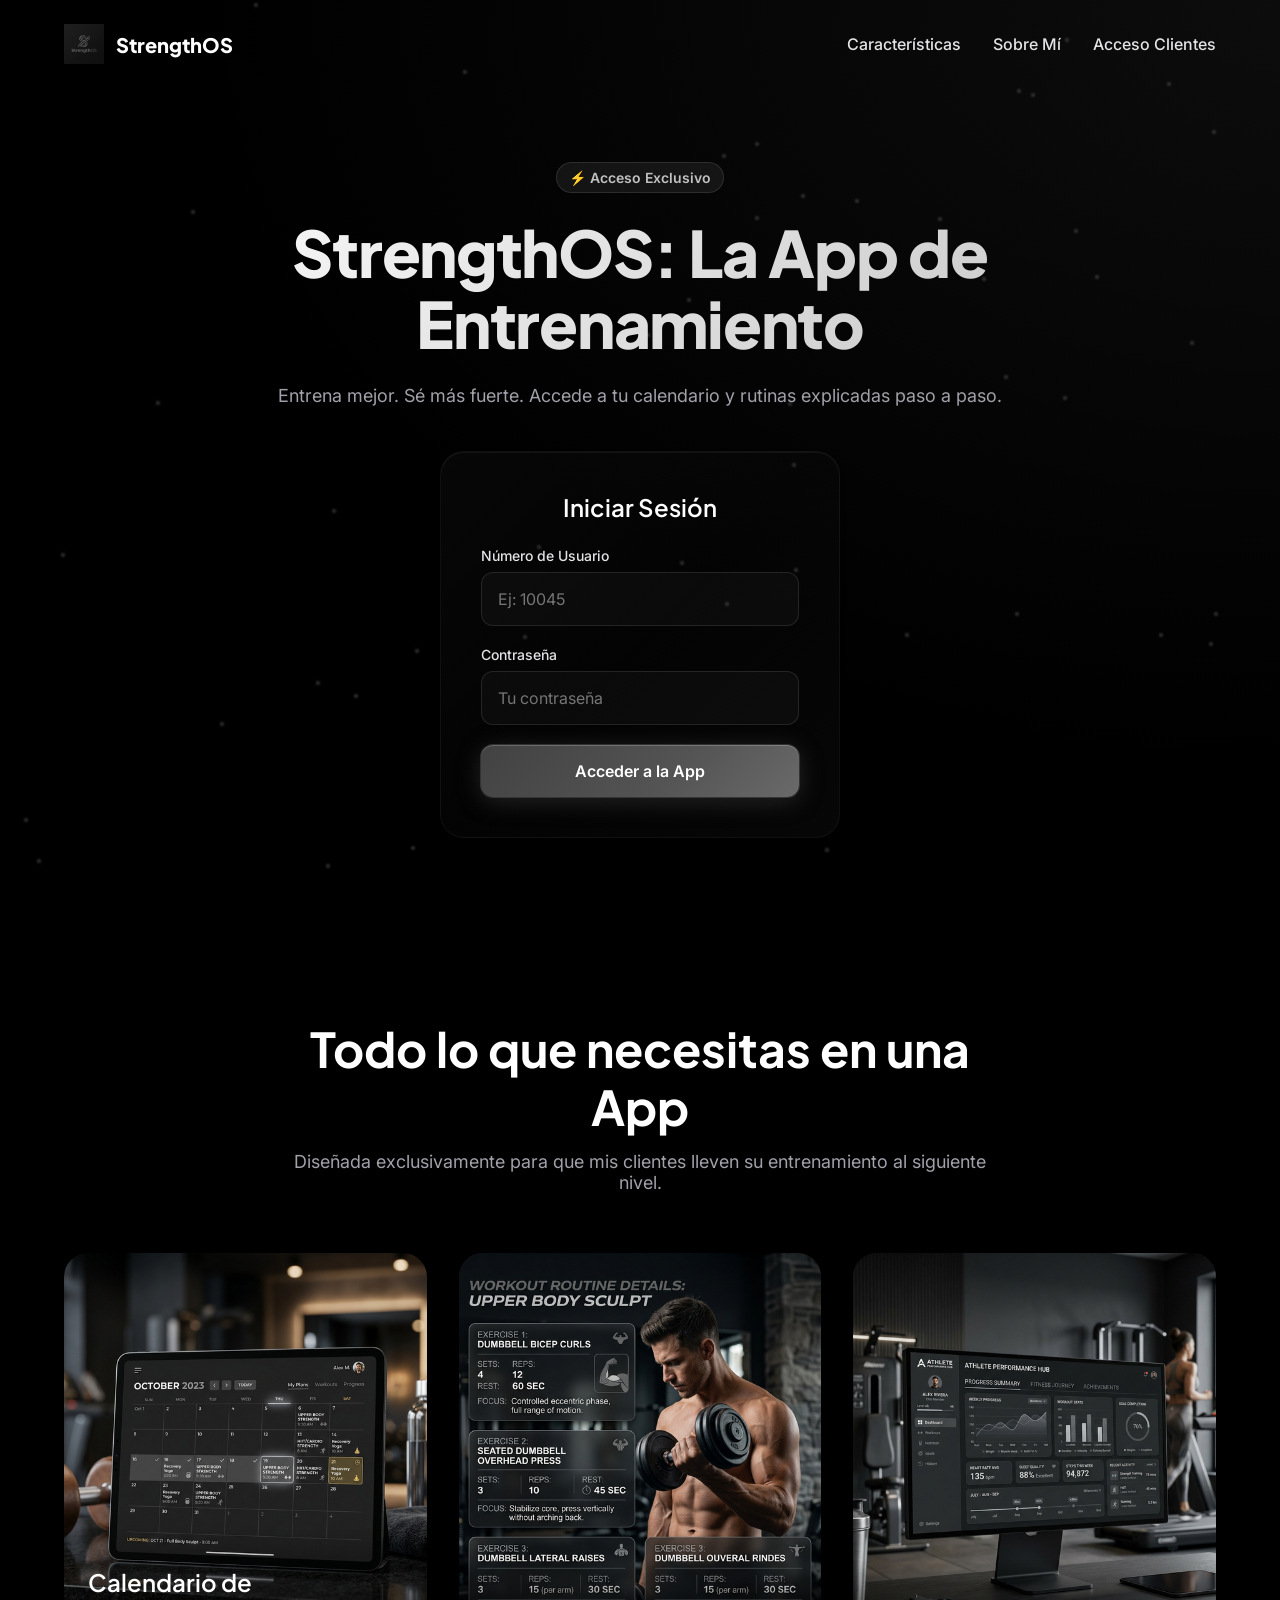
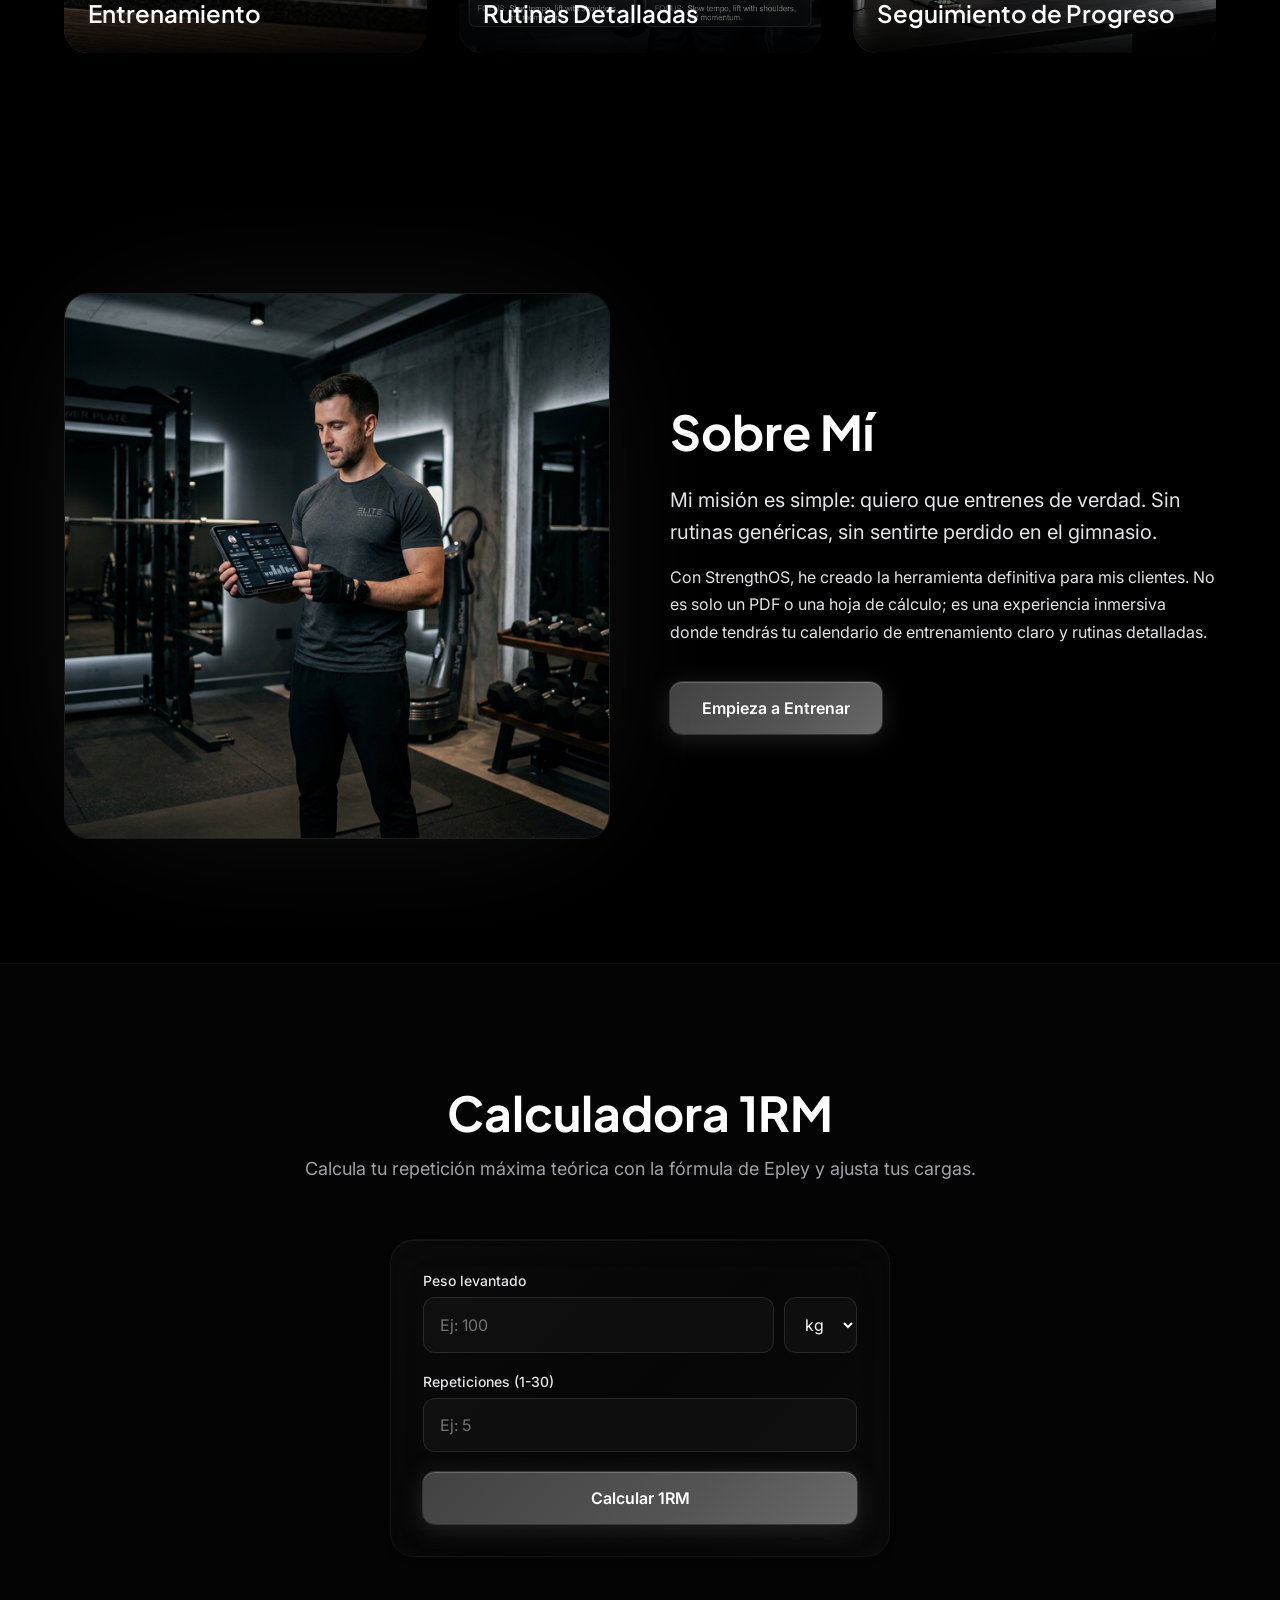
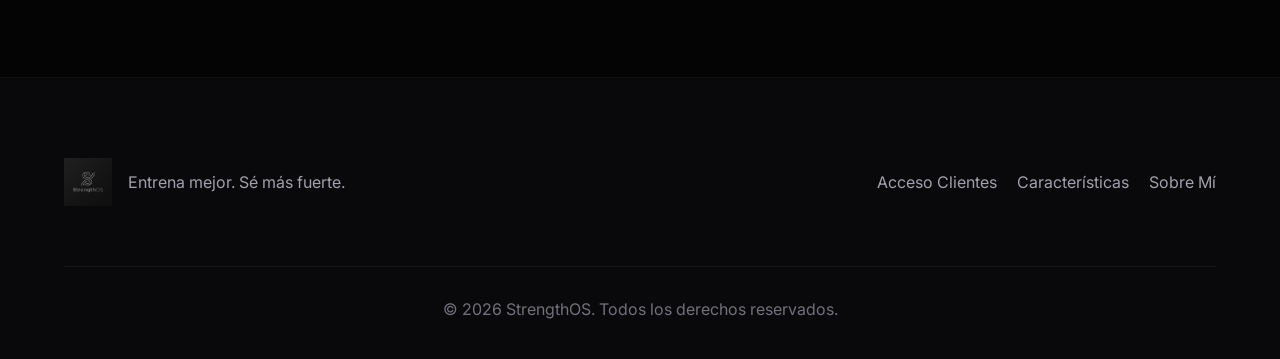
==== commit a2702ec5: "First commit upload server" ====
--- a/StrengthOS/index.html
+++ b/StrengthOS/index.html
@@ -1,240 +1,240 @@
-<!DOCTYPE html>
-<html lang="es">
-
-<head>
-    <meta charset="UTF-8">
-    <meta name="viewport" content="width=device-width, initial-scale=1.0">
-    <title>StrengthOS | Entrena mejor. Sé más fuerte.</title>
-    <meta name="description" content="App de entrenamiento personalizado. Accede a tu calendario y rutinas detalladas.">
-    <link rel="preconnect" href="https://fonts.googleapis.com">
-    <link rel="preconnect" href="https://fonts.gstatic.com" crossorigin>
-    <link
-        href="https://fonts.googleapis.com/css2?family=Inter:wght@400;500&family=Plus+Jakarta+Sans:wght@700;800&display=swap"
-        rel="stylesheet">
-    <link rel="stylesheet" href="styles.css?v=05001">
-    <link rel="icon" type="image/png" href="images/logo.png">
-
-    <!-- PWA configuration -->
-    <link rel="manifest" href="/manifest.json">
-    <meta name="theme-color" content="#000000">
-    <link rel="apple-touch-icon" href="/images/logo.png">
-</head>
-
-<body>
-    <div class="particles-container" id="particles"></div>
-
-    <nav class="navbar" id="navbar">
-        <div class="container nav-content">
-            <a href="#" class="logo-container">
-                <img src="images/logo.png" alt="StrengthOS Logo" class="logo-img">
-                <span class="logo-text">StrengthOS</span>
-            </a>
-            <div class="nav-links">
-                <a href="#features" class="nav-link">Características</a>
-                <a href="#about" class="nav-link">Sobre Mí</a>
-                <a href="#login" class="nav-link">Acceso Clientes</a>
-            </div>
-            <button class="mobile-menu-toggle">☰</button>
-        </div>
-    </nav>
-
-    <header class="hero" id="login">
-        <div class="container hero-container">
-            <div class="hero-content">
-                <div class="hero-label">⚡ Acceso Exclusivo</div>
-                <h1 class="hero-title">StrengthOS: La App de Entrenamiento</h1>
-                <p class="hero-subtitle">Entrena mejor. Sé más fuerte. Accede a tu calendario y rutinas explicadas paso
-                    a
-                    paso.</p>
-
-                <div class="login-container glass-card hover-lift">
-                    <h3 class="login-title">Iniciar Sesión</h3>
-                    <form class="login-form">
-                        <div class="input-group">
-                            <label>Número de Usuario</label>
-                            <input type="text" placeholder="Ej: 10045" required>
-                        </div>
-                        <div class="input-group">
-                            <label>Contraseña</label>
-                            <input type="password" placeholder="Tu contraseña" required>
-                        </div>
-                        <button type="submit" class="btn-primary w-100">Acceder a la App</button>
-                    </form>
-                </div>
-            </div>
-
-
-        </div>
-    </header>
-
-    <section id="features" class="features section-padding">
-        <div class="container">
-            <div class="section-header animated-element">
-                <h2 class="section-title">Todo lo que necesitas en una App</h2>
-                <p class="section-subtitle">Diseñada exclusivamente para que mis clientes lleven su entrenamiento al
-                    siguiente nivel.</p>
-            </div>
-
-            <div class="services-grid">
-                <!-- Servicio 2 -->
-                <div class="service-card-flip animated-element">
-                    <div class="service-card-inner">
-                        <div class="service-card-front">
-                            <img src="images/service_2.png" alt="Calendario" class="service-image">
-                            <div class="service-overlay">
-                                <h3 class="service-title-front">Calendario de Entrenamiento</h3>
-                            </div>
-                        </div>
-                        <div class="service-card-back glass-card">
-                            <h3 class="service-title-back">Calendario</h3>
-                            <p class="service-description">Tu rutina día a día. Sabe exactamente qué toca entrenar hoy,
-                                mañana y toda la semana con una vista clara.</p>
-                            <div class="service-features">
-                                <span class="feature-tag">Planificación</span>
-                                <span class="feature-tag">Notificaciones</span>
-                            </div>
-                        </div>
-                    </div>
-                </div>
-
-                <!-- Servicio 3 -->
-                <div class="service-card-flip animated-element">
-                    <div class="service-card-inner">
-                        <div class="service-card-front">
-                            <img src="images/service_3.png" alt="Rutinas" class="service-image">
-                            <div class="service-overlay">
-                                <h3 class="service-title-front">Rutinas Detalladas</h3>
-                            </div>
-                        </div>
-                        <div class="service-card-back glass-card">
-                            <h3 class="service-title-back">Rutinas Detalladas</h3>
-                            <p class="service-description">Cada ejercicio viene con series, repeticiones, descansos y
-                                notas específicas para que no dejes nada al azar.</p>
-                            <div class="service-features">
-                                <span class="feature-tag">Precisión</span>
-                                <span class="feature-tag">Notas</span>
-                            </div>
-                        </div>
-                    </div>
-                </div>
-
-                <!-- Servicio 5 -->
-                <div class="service-card-flip animated-element">
-                    <div class="service-card-inner">
-                        <div class="service-card-front">
-                            <img src="images/service_5.png" alt="Progreso" class="service-image">
-                            <div class="service-overlay">
-                                <h3 class="service-title-front">Seguimiento de Progreso</h3>
-                            </div>
-                        </div>
-                        <div class="service-card-back glass-card">
-                            <h3 class="service-title-back">Tu Evolución</h3>
-                            <p class="service-description">Visualiza tus mejoras de fuerza y resistencia a lo largo del
-                                tiempo con gráficos intuitivos.</p>
-                            <div class="service-features">
-                                <span class="feature-tag">Gráficos</span>
-                                <span class="feature-tag">RM</span>
-                            </div>
-                        </div>
-                    </div>
-                </div>
-
-            </div>
-        </div>
-    </section>
-
-    <section id="about" class="about section-padding">
-        <div class="container">
-            <div class="about-grid animated-element">
-                <div class="about-image-wrapper">
-                    <div class="glow-bg"></div>
-                    <img src="images/about_image.png" alt="Sobre mi" class="about-image">
-                </div>
-                <div class="about-content">
-                    <h2 class="section-title">Sobre Mí</h2>
-                    <p class="body-large">Mi misión es simple: quiero que entrenes de verdad. Sin rutinas genéricas, sin
-                        sentirte perdido en el gimnasio.</p>
-                    <p class="body-text">Con StrengthOS, he creado la herramienta definitiva para mis clientes. No es
-                        solo un PDF o una hoja de cálculo; es una experiencia inmersiva donde tendrás tu calendario de
-                        entrenamiento claro y rutinas detalladas.</p>
-                    <a href="#login" class="btn-primary" style="display:inline-block; margin-top:20px;">Empieza a
-                        Entrenar</a>
-                </div>
-            </div>
-        </div>
-    </section>
-
-    <section id="rm-calculator" class="calculator section-padding"
-        style="background: rgba(var(--primary-rgb), 0.05); border-top: 1px solid rgba(var(--primary-rgb), 0.1);">
-        <div class="container">
-            <div class="section-header animated-element">
-                <h2 class="section-title">Calculadora 1RM</h2>
-                <p class="section-subtitle">Calcula tu repetición máxima teórica con la fórmula de Epley y ajusta tus
-                    cargas.</p>
-            </div>
-            <div class="calculator-container glass-card animated-element" style="max-width: 500px; margin: 0 auto;">
-                <form id="epley-form" class="login-form">
-                    <div class="input-group">
-                        <label>Peso levantado</label>
-                        <div style="display: flex; gap: 10px;">
-                            <input type="number" id="calc-weight" placeholder="Ej: 100" required min="1" step="any"
-                                style="flex: 1;">
-                            <select id="calc-unit"
-                                style="padding: 16px; background: rgba(255, 255, 255, 0.03); border: 1px solid rgba(255, 255, 255, 0.1); border-radius: 12px; color: var(--text-primary); font-family: inherit; font-size: 1rem;">
-                                <option value="kg" style="background: var(--bg-tertiary);">kg</option>
-                                <option value="lb" style="background: var(--bg-tertiary);">lb</option>
-                            </select>
-                        </div>
-                    </div>
-                    <div class="input-group">
-                        <label>Repeticiones (1-30)</label>
-                        <input type="number" id="calc-reps" placeholder="Ej: 5" required min="1" max="30">
-                    </div>
-                    <button type="submit" class="btn-primary w-100">Calcular 1RM</button>
-                </form>
-                <div id="calc-result" class="calc-result"
-                    style="display: none; margin-top: 24px; text-align: center; padding-top: 20px; border-top: 1px solid rgba(var(--primary-rgb), 0.2);">
-                    <h3 style="color: var(--primary-200); margin-bottom: 8px;">Tu 1RM Estimado:</h3>
-                    <div id="rm-value"
-                        style="font-size: 3rem; font-family: 'Plus Jakarta Sans', sans-serif; font-weight: 800; color: #fff; margin-bottom: 8px;">
-                        --</div>
-                    <p style="color: var(--text-tertiary); font-size: 0.875rem;">Fórmula: Peso × (1 + 0.0333 × Reps)</p>
-                </div>
-            </div>
-        </div>
-    </section>
-
-    <footer class="footer">
-        <div class="container">
-            <div class="footer-grid">
-                <div class="footer-brand">
-                    <img src="images/logo.png" alt="StrengthOS" class="footer-logo">
-                    <p class="footer-tagline">Entrena mejor. Sé más fuerte.</p>
-                </div>
-                <div class="footer-links">
-
-                    <a href="#login">Acceso Clientes</a>
-                    <a href="#features">Características</a>
-                    <a href="#about">Sobre Mí</a>
-                </div>
-
-            </div>
-            <div class="footer-bottom">
-                <p>&copy; 2026 StrengthOS. Todos los derechos reservados.</p>
-            </div>
-        </div>
-    </footer>
-
-    <script src="script.js?v=05003"></script>
-    <script>
-        if ('serviceWorker' in navigator) {
-            window.addEventListener('load', () => {
-                navigator.serviceWorker.register('/sw.js').catch(error => {
-                    console.log('SW Registration failed:', error);
-                });
-            });
-        }
-    </script>
-</body>
-
+<!DOCTYPE html>
+<html lang="es">
+
+<head>
+    <meta charset="UTF-8">
+    <meta name="viewport" content="width=device-width, initial-scale=1.0">
+    <title>StrengthOS | Entrena mejor. Sé más fuerte.</title>
+    <meta name="description" content="App de entrenamiento personalizado. Accede a tu calendario y rutinas detalladas.">
+    <link rel="preconnect" href="https://fonts.googleapis.com">
+    <link rel="preconnect" href="https://fonts.gstatic.com" crossorigin>
+    <link
+        href="https://fonts.googleapis.com/css2?family=Inter:wght@400;500&family=Plus+Jakarta+Sans:wght@700;800&display=swap"
+        rel="stylesheet">
+    <link rel="stylesheet" href="styles.css?v=05001">
+    <link rel="icon" type="image/png" href="images/logo.png">
+
+    <!-- PWA configuration -->
+    <link rel="manifest" href="/manifest.json">
+    <meta name="theme-color" content="#000000">
+    <link rel="apple-touch-icon" href="/images/logo.png">
+</head>
+
+<body>
+    <div class="particles-container" id="particles"></div>
+
+    <nav class="navbar" id="navbar">
+        <div class="container nav-content">
+            <a href="#" class="logo-container">
+                <img src="images/logo.png" alt="StrengthOS Logo" class="logo-img">
+                <span class="logo-text">StrengthOS</span>
+            </a>
+            <div class="nav-links">
+                <a href="#features" class="nav-link">Características</a>
+                <a href="#about" class="nav-link">Sobre Mí</a>
+                <a href="#login" class="nav-link">Acceso Clientes</a>
+            </div>
+            <button class="mobile-menu-toggle">☰</button>
+        </div>
+    </nav>
+
+    <header class="hero" id="login">
+        <div class="container hero-container">
+            <div class="hero-content">
+                <div class="hero-label">⚡ Acceso Exclusivo</div>
+                <h1 class="hero-title">StrengthOS: La App de Entrenamiento</h1>
+                <p class="hero-subtitle">Entrena mejor. Sé más fuerte. Accede a tu calendario y rutinas explicadas paso
+                    a
+                    paso.</p>
+
+                <div class="login-container glass-card hover-lift">
+                    <h3 class="login-title">Iniciar Sesión</h3>
+                    <form class="login-form">
+                        <div class="input-group">
+                            <label>Número de Usuario</label>
+                            <input type="text" placeholder="Ej: 10045" required>
+                        </div>
+                        <div class="input-group">
+                            <label>Contraseña</label>
+                            <input type="password" placeholder="Tu contraseña" required>
+                        </div>
+                        <button type="submit" class="btn-primary w-100">Acceder a la App</button>
+                    </form>
+                </div>
+            </div>
+
+
+        </div>
+    </header>
+
+    <section id="features" class="features section-padding">
+        <div class="container">
+            <div class="section-header animated-element">
+                <h2 class="section-title">Todo lo que necesitas en una App</h2>
+                <p class="section-subtitle">Diseñada exclusivamente para que mis clientes lleven su entrenamiento al
+                    siguiente nivel.</p>
+            </div>
+
+            <div class="services-grid">
+                <!-- Servicio 2 -->
+                <div class="service-card-flip animated-element">
+                    <div class="service-card-inner">
+                        <div class="service-card-front">
+                            <img src="images/service_2.png" alt="Calendario" class="service-image">
+                            <div class="service-overlay">
+                                <h3 class="service-title-front">Calendario de Entrenamiento</h3>
+                            </div>
+                        </div>
+                        <div class="service-card-back glass-card">
+                            <h3 class="service-title-back">Calendario</h3>
+                            <p class="service-description">Tu rutina día a día. Sabe exactamente qué toca entrenar hoy,
+                                mañana y toda la semana con una vista clara.</p>
+                            <div class="service-features">
+                                <span class="feature-tag">Planificación</span>
+                                <span class="feature-tag">Notificaciones</span>
+                            </div>
+                        </div>
+                    </div>
+                </div>
+
+                <!-- Servicio 3 -->
+                <div class="service-card-flip animated-element">
+                    <div class="service-card-inner">
+                        <div class="service-card-front">
+                            <img src="images/service_3.png" alt="Rutinas" class="service-image">
+                            <div class="service-overlay">
+                                <h3 class="service-title-front">Rutinas Detalladas</h3>
+                            </div>
+                        </div>
+                        <div class="service-card-back glass-card">
+                            <h3 class="service-title-back">Rutinas Detalladas</h3>
+                            <p class="service-description">Cada ejercicio viene con series, repeticiones, descansos y
+                                notas específicas para que no dejes nada al azar.</p>
+                            <div class="service-features">
+                                <span class="feature-tag">Precisión</span>
+                                <span class="feature-tag">Notas</span>
+                            </div>
+                        </div>
+                    </div>
+                </div>
+
+                <!-- Servicio 5 -->
+                <div class="service-card-flip animated-element">
+                    <div class="service-card-inner">
+                        <div class="service-card-front">
+                            <img src="images/service_5.png" alt="Progreso" class="service-image">
+                            <div class="service-overlay">
+                                <h3 class="service-title-front">Seguimiento de Progreso</h3>
+                            </div>
+                        </div>
+                        <div class="service-card-back glass-card">
+                            <h3 class="service-title-back">Tu Evolución</h3>
+                            <p class="service-description">Visualiza tus mejoras de fuerza y resistencia a lo largo del
+                                tiempo con gráficos intuitivos.</p>
+                            <div class="service-features">
+                                <span class="feature-tag">Gráficos</span>
+                                <span class="feature-tag">RM</span>
+                            </div>
+                        </div>
+                    </div>
+                </div>
+
+            </div>
+        </div>
+    </section>
+
+    <section id="about" class="about section-padding">
+        <div class="container">
+            <div class="about-grid animated-element">
+                <div class="about-image-wrapper">
+                    <div class="glow-bg"></div>
+                    <img src="images/about_image.png" alt="Sobre mi" class="about-image">
+                </div>
+                <div class="about-content">
+                    <h2 class="section-title">Sobre Mí</h2>
+                    <p class="body-large">Mi misión es simple: quiero que entrenes de verdad. Sin rutinas genéricas, sin
+                        sentirte perdido en el gimnasio.</p>
+                    <p class="body-text">Con StrengthOS, he creado la herramienta definitiva para mis clientes. No es
+                        solo un PDF o una hoja de cálculo; es una experiencia inmersiva donde tendrás tu calendario de
+                        entrenamiento claro y rutinas detalladas.</p>
+                    <a href="#login" class="btn-primary" style="display:inline-block; margin-top:20px;">Empieza a
+                        Entrenar</a>
+                </div>
+            </div>
+        </div>
+    </section>
+
+    <section id="rm-calculator" class="calculator section-padding"
+        style="background: rgba(var(--primary-rgb), 0.05); border-top: 1px solid rgba(var(--primary-rgb), 0.1);">
+        <div class="container">
+            <div class="section-header animated-element">
+                <h2 class="section-title">Calculadora 1RM</h2>
+                <p class="section-subtitle">Calcula tu repetición máxima teórica con la fórmula de Epley y ajusta tus
+                    cargas.</p>
+            </div>
+            <div class="calculator-container glass-card animated-element" style="max-width: 500px; margin: 0 auto;">
+                <form id="epley-form" class="login-form">
+                    <div class="input-group">
+                        <label>Peso levantado</label>
+                        <div style="display: flex; gap: 10px;">
+                            <input type="number" id="calc-weight" placeholder="Ej: 100" required min="1" step="any"
+                                style="flex: 1;">
+                            <select id="calc-unit"
+                                style="padding: 16px; background: rgba(255, 255, 255, 0.03); border: 1px solid rgba(255, 255, 255, 0.1); border-radius: 12px; color: var(--text-primary); font-family: inherit; font-size: 1rem;">
+                                <option value="kg" style="background: var(--bg-tertiary);">kg</option>
+                                <option value="lb" style="background: var(--bg-tertiary);">lb</option>
+                            </select>
+                        </div>
+                    </div>
+                    <div class="input-group">
+                        <label>Repeticiones (1-30)</label>
+                        <input type="number" id="calc-reps" placeholder="Ej: 5" required min="1" max="30">
+                    </div>
+                    <button type="submit" class="btn-primary w-100">Calcular 1RM</button>
+                </form>
+                <div id="calc-result" class="calc-result"
+                    style="display: none; margin-top: 24px; text-align: center; padding-top: 20px; border-top: 1px solid rgba(var(--primary-rgb), 0.2);">
+                    <h3 style="color: var(--primary-200); margin-bottom: 8px;">Tu 1RM Estimado:</h3>
+                    <div id="rm-value"
+                        style="font-size: 3rem; font-family: 'Plus Jakarta Sans', sans-serif; font-weight: 800; color: #fff; margin-bottom: 8px;">
+                        --</div>
+                    <p style="color: var(--text-tertiary); font-size: 0.875rem;">Fórmula: Peso × (1 + 0.0333 × Reps)</p>
+                </div>
+            </div>
+        </div>
+    </section>
+
+    <footer class="footer">
+        <div class="container">
+            <div class="footer-grid">
+                <div class="footer-brand">
+                    <img src="images/logo.png" alt="StrengthOS" class="footer-logo">
+                    <p class="footer-tagline">Entrena mejor. Sé más fuerte.</p>
+                </div>
+                <div class="footer-links">
+
+                    <a href="#login">Acceso Clientes</a>
+                    <a href="#features">Características</a>
+                    <a href="#about">Sobre Mí</a>
+                </div>
+
+            </div>
+            <div class="footer-bottom">
+                <p>&copy; 2026 StrengthOS. Todos los derechos reservados.</p>
+            </div>
+        </div>
+    </footer>
+
+    <script src="script.js?v=05003"></script>
+    <script>
+        if ('serviceWorker' in navigator) {
+            window.addEventListener('load', () => {
+                navigator.serviceWorker.register('/sw.js').catch(error => {
+                    console.log('SW Registration failed:', error);
+                });
+            });
+        }
+    </script>
+</body>
+
 </html>
--- a/StrengthOS/styles.css
+++ b/StrengthOS/styles.css
@@ -0,0 +1,1023 @@
+:root {
+    --bg-primary: #000000;
+    --bg-secondary: #09090B;
+    --bg-tertiary: #18181B;
+
+    --primary-50: #f0f0f0;
+    --primary-100: #e0e0e0;
+    --primary-200: #c1c1c1;
+    --primary-300: #9e9e9e;
+    --primary-400: #757575;
+    --primary-500: #545454;
+    /* COLOR BASE - GRIS */
+    --primary-600: #424242;
+    --primary-700: #303030;
+    --primary-800: #212121;
+    --primary-900: #121212;
+
+    --primary-rgb: 84, 84, 84;
+
+    --text-primary: #FFFFFF;
+    --text-secondary: #E4E4E7;
+    --text-tertiary: #A1A1AA;
+    --text-quaternary: #71717A;
+
+    --success: #22C55E;
+    --info: #3B82F6;
+    --warning: #F59E0B;
+}
+
+* {
+    margin: 0;
+    padding: 0;
+    box-sizing: border-box;
+}
+
+body {
+    background-color: var(--bg-primary);
+    color: var(--text-secondary);
+    font-family: 'Inter', sans-serif;
+    -webkit-font-smoothing: antialiased;
+    overflow-x: hidden;
+}
+
+h1,
+h2,
+h3,
+h4,
+h5,
+h6 {
+    font-family: 'Plus Jakarta Sans', sans-serif;
+    color: var(--text-primary);
+}
+
+a {
+    text-decoration: none;
+    color: inherit;
+}
+
+/* Tipografía */
+h1 {
+    font-size: clamp(3rem, 5vw, 4.75rem);
+    font-weight: 800;
+    line-height: 1.1;
+    letter-spacing: -0.02em;
+}
+
+h2 {
+    font-size: clamp(2rem, 4vw, 3rem);
+    font-weight: 700;
+    line-height: 1.2;
+}
+
+h3 {
+    font-size: 1.5rem;
+    font-weight: 600;
+    line-height: 1.3;
+}
+
+.body-large {
+    font-size: 1.25rem;
+    font-weight: 400;
+    line-height: 1.6;
+}
+
+.body-text {
+    font-size: 1rem;
+    font-weight: 400;
+    line-height: 1.7;
+}
+
+/* Contenedor Global */
+.container {
+    max-width: 1200px;
+    margin: 0 auto;
+    padding: 0 24px;
+}
+
+/* Glassmorphism Card */
+.glass-card {
+    background: linear-gradient(135deg,
+            rgba(var(--primary-rgb), 0.08) 0%,
+            rgba(var(--primary-rgb), 0.04) 50%,
+            rgba(var(--primary-rgb), 0.08) 100%);
+    backdrop-filter: blur(24px) saturate(180%);
+    -webkit-backdrop-filter: blur(24px) saturate(180%);
+    border: 1px solid rgba(var(--primary-rgb), 0.15);
+    border-radius: 24px;
+    padding: 32px;
+    box-shadow:
+        0 4px 6px -1px rgba(0, 0, 0, 0.3),
+        0 2px 4px -2px rgba(0, 0, 0, 0.2),
+        inset 0 1px 0 0 rgba(255, 255, 255, 0.05);
+    transition: all 0.4s cubic-bezier(0.4, 0, 0.2, 1);
+}
+
+.hover-lift:hover {
+    border-color: rgba(var(--primary-rgb), 0.35);
+    box-shadow: 0 25px 50px -12px rgba(var(--primary-rgb), 0.35);
+    transform: translateY(-4px);
+}
+
+/* Primary Button */
+.btn-primary {
+    background: linear-gradient(135deg,
+            var(--primary-600) 0%,
+            var(--primary-500) 30%,
+            var(--primary-400) 60%,
+            var(--primary-500) 100%);
+    background-size: 200% 200%;
+    animation: gradient-shift 4s ease infinite;
+    color: #ffffff;
+    font-weight: 600;
+    padding: 16px 32px;
+    border-radius: 12px;
+    border: none;
+    box-shadow:
+        0 0 0 1px rgba(var(--primary-rgb), 0.5),
+        0 4px 24px rgba(var(--primary-rgb), 0.4),
+        inset 0 1px 0 rgba(255, 255, 255, 0.2);
+    transition: all 0.3s cubic-bezier(0.4, 0, 0.2, 1);
+    cursor: pointer;
+    font-family: inherit;
+    font-size: 1rem;
+    text-align: center;
+}
+
+.btn-primary:hover {
+    transform: translateY(-2px) scale(1.02);
+    filter: brightness(1.2);
+    box-shadow:
+        0 0 0 2px rgba(var(--primary-rgb), 0.8),
+        0 8px 40px rgba(var(--primary-rgb), 0.6);
+}
+
+.w-100 {
+    width: 100%;
+}
+
+/* Animaciones Reutilizables */
+@keyframes fade-in-up {
+    0% {
+        opacity: 0;
+        transform: translateY(30px);
+    }
+
+    100% {
+        opacity: 1;
+        transform: translateY(0);
+    }
+}
+
+@keyframes gradient-shift {
+
+    0%,
+    100% {
+        background-position: 0% 50%;
+    }
+
+    50% {
+        background-position: 100% 50%;
+    }
+}
+
+@keyframes float {
+
+    0%,
+    100% {
+        transform: translateY(0) rotate(0deg);
+    }
+
+    25% {
+        transform: translateY(-20px) rotate(2deg);
+    }
+
+    50% {
+        transform: translateY(-10px) rotate(-2deg);
+    }
+
+    75% {
+        transform: translateY(-30px) rotate(1deg);
+    }
+}
+
+@keyframes pulse-glow {
+
+    0%,
+    100% {
+        box-shadow: 0 0 0 1px rgba(var(--primary-rgb), 0.5), 0 4px 24px rgba(var(--primary-rgb), 0.4), 0 0 60px rgba(var(--primary-rgb), 0.3);
+    }
+
+    50% {
+        box-shadow: 0 0 0 2px rgba(var(--primary-rgb), 0.8), 0 8px 40px rgba(var(--primary-rgb), 0.6), 0 0 80px rgba(var(--primary-rgb), 0.5);
+    }
+}
+
+/* Partículas */
+.particles-container {
+    position: fixed;
+    top: 0;
+    left: 0;
+    width: 100%;
+    height: 100%;
+    z-index: -1;
+    pointer-events: none;
+    overflow: hidden;
+}
+
+.particle {
+    position: absolute;
+    width: 4px;
+    height: 4px;
+    background: rgba(var(--primary-rgb), 0.6);
+    border-radius: 50%;
+    filter: blur(1px);
+    animation: float-particle 15s infinite ease-in-out;
+}
+
+@keyframes float-particle {
+
+    0%,
+    100% {
+        transform: translate(0, 0);
+        opacity: 0.2;
+    }
+
+    25% {
+        transform: translate(100px, -100px);
+        opacity: 0.8;
+    }
+
+    50% {
+        transform: translate(-50px, -200px);
+        opacity: 0.4;
+    }
+
+    75% {
+        transform: translate(-100px, -100px);
+        opacity: 0.8;
+    }
+}
+
+/* Navbar */
+.navbar {
+    position: fixed;
+    top: 0;
+    width: 100%;
+    z-index: 1000;
+    padding: 24px 0;
+    transition: all 0.3s ease;
+}
+
+.navbar.scrolled {
+    background: rgba(0, 0, 0, 0.8);
+    backdrop-filter: blur(24px);
+    border-bottom: 1px solid rgba(var(--primary-rgb), 0.1);
+    box-shadow: 0 4px 24px rgba(0, 0, 0, 0.4);
+    padding: 16px 0;
+}
+
+.nav-content {
+    display: flex;
+    justify-content: space-between;
+    align-items: center;
+}
+
+.logo-container {
+    display: flex;
+    align-items: center;
+    gap: 12px;
+}
+
+.logo-img {
+    height: 40px;
+    width: auto;
+}
+
+.logo-text {
+    font-family: 'Plus Jakarta Sans', sans-serif;
+    font-weight: 800;
+    font-size: 1.25rem;
+    color: var(--text-primary);
+}
+
+.nav-links {
+    display: flex;
+    gap: 32px;
+}
+
+.nav-link {
+    font-weight: 500;
+    color: var(--text-secondary);
+    position: relative;
+    padding: 8px 0;
+    transition: color 0.3s;
+}
+
+.nav-link::after {
+    content: '';
+    position: absolute;
+    bottom: 0;
+    left: 0;
+    width: 0;
+    height: 2px;
+    background: var(--primary-500);
+    transition: width 0.3s ease;
+}
+
+.nav-link:hover {
+    color: var(--text-primary);
+}
+
+.nav-link:hover::after {
+    width: 100%;
+}
+
+.mobile-menu-toggle {
+    display: none;
+    background: none;
+    border: none;
+    color: var(--text-primary);
+    font-size: 1.5rem;
+    cursor: pointer;
+}
+
+/* Hero Section */
+.hero {
+    min-height: 100vh;
+    display: flex;
+    align-items: center;
+    padding-top: 100px;
+    position: relative;
+    background: radial-gradient(ellipse at top right, rgba(var(--primary-rgb), 0.15) 0%, transparent 60%);
+}
+
+.hero-container {
+    display: flex;
+    flex-direction: column;
+    align-items: center;
+    text-align: center;
+    gap: 40px;
+}
+
+.hero-content {
+    animation: fade-in-up 0.8s cubic-bezier(0.16, 1, 0.3, 1) forwards;
+}
+
+.hero-label {
+    display: inline-block;
+    padding: 6px 12px;
+    background: rgba(var(--primary-rgb), 0.2);
+    border: 1px solid rgba(var(--primary-rgb), 0.4);
+    border-radius: 20px;
+    font-size: 0.875rem;
+    font-weight: 600;
+    color: var(--primary-200);
+    margin-bottom: 24px;
+}
+
+.hero-title {
+    margin-bottom: 24px;
+    background: linear-gradient(135deg, #fff 0%, var(--primary-200) 100%);
+    -webkit-background-clip: text;
+    background-clip: text;
+    -webkit-text-fill-color: transparent;
+}
+
+.hero-subtitle {
+    font-size: 1.125rem;
+    line-height: 1.6;
+    margin-bottom: 40px;
+    color: var(--text-tertiary);
+}
+
+/* Login Form */
+.login-container {
+    padding: 40px;
+    width: 100%;
+    max-width: 400px;
+    margin: 0 auto;
+    text-align: left;
+}
+
+.login-title {
+    margin-bottom: 24px;
+    text-align: center;
+}
+
+.input-group {
+    margin-bottom: 20px;
+}
+
+.input-group label {
+    display: block;
+    font-size: 0.875rem;
+    font-weight: 500;
+    margin-bottom: 8px;
+    color: var(--text-secondary);
+}
+
+.input-group input {
+    width: 100%;
+    padding: 16px;
+    background: rgba(255, 255, 255, 0.03);
+    border: 1px solid rgba(255, 255, 255, 0.1);
+    border-radius: 12px;
+    color: var(--text-primary);
+    font-family: inherit;
+    font-size: 1rem;
+    transition: all 0.3s;
+}
+
+.input-group input:focus {
+    outline: none;
+    border-color: var(--primary-500);
+    box-shadow: 0 0 15px rgba(var(--primary-rgb), 0.3);
+}
+
+/* Hero Visual */
+.hero-visual-wrapper {
+    position: relative;
+    display: flex;
+    justify-content: center;
+    align-items: center;
+}
+
+.sphere {
+    position: absolute;
+    width: 400px;
+    height: 400px;
+    transform-style: preserve-3d;
+    animation: float 6s ease-in-out infinite;
+    z-index: 1;
+}
+
+.sphere-inner {
+    width: 100%;
+    height: 100%;
+    background: linear-gradient(135deg, rgba(var(--primary-rgb), 0.1) 0%, rgba(var(--primary-rgb), 0.2) 100%);
+    border-radius: 50%;
+    border: 2px solid rgba(var(--primary-rgb), 0.3);
+    box-shadow:
+        0 0 60px rgba(var(--primary-rgb), 0.4),
+        0 0 120px rgba(var(--primary-rgb), 0.3),
+        inset 0 0 60px rgba(var(--primary-rgb), 0.2);
+    backdrop-filter: blur(10px);
+}
+
+.hero-visual-img {
+    position: relative;
+    z-index: 2;
+    max-width: 120%;
+    height: auto;
+    border-radius: 20px;
+    box-shadow: 0 20px 50px rgba(0, 0, 0, 0.5);
+    animation: float 7s ease-in-out infinite reverse;
+}
+
+/* Social Proof */
+.social-proof {
+    padding: 60px 0;
+    border-top: 1px solid rgba(var(--primary-rgb), 0.1);
+    border-bottom: 1px solid rgba(var(--primary-rgb), 0.1);
+    background: rgba(var(--bg-secondary), 0.5);
+}
+
+.proof-container {
+    display: flex;
+    justify-content: space-around;
+    flex-wrap: wrap;
+    gap: 30px;
+}
+
+.proof-item {
+    text-align: center;
+}
+
+.proof-number {
+    font-size: 2.5rem;
+    font-weight: 800;
+    color: var(--primary-400);
+    font-family: 'Plus Jakarta Sans', sans-serif;
+}
+
+.proof-text {
+    font-size: 1rem;
+    color: var(--text-tertiary);
+    text-transform: uppercase;
+    letter-spacing: 0.1em;
+    margin-top: 8px;
+}
+
+/* Secciones Generales */
+.section-padding {
+    padding: 120px 0;
+}
+
+.section-header {
+    text-align: center;
+    margin-bottom: 60px;
+    max-width: 700px;
+    margin-left: auto;
+    margin-right: auto;
+}
+
+.section-title {
+    margin-bottom: 16px;
+}
+
+.section-subtitle {
+    color: var(--text-tertiary);
+    font-size: 1.125rem;
+}
+
+/* Flip Cards */
+.services-grid {
+    display: grid;
+    grid-template-columns: repeat(3, 1fr);
+    gap: 32px;
+}
+
+.service-card-flip {
+    perspective: 1000px;
+    height: 400px;
+}
+
+.service-card-inner {
+    position: relative;
+    width: 100%;
+    height: 100%;
+    text-align: center;
+    transition: transform 0.8s cubic-bezier(0.4, 0, 0.2, 1);
+    transform-style: preserve-3d;
+}
+
+.service-card-flip:hover .service-card-inner,
+.service-card-flip.flipped .service-card-inner {
+    transform: rotateY(180deg);
+}
+
+.service-card-front,
+.service-card-back {
+    position: absolute;
+    width: 100%;
+    height: 100%;
+    -webkit-backface-visibility: hidden;
+    backface-visibility: hidden;
+    border-radius: 24px;
+    overflow: hidden;
+}
+
+.service-card-front {
+    background-color: var(--bg-tertiary);
+}
+
+.service-image {
+    width: 100%;
+    height: 100%;
+    object-fit: cover;
+    transition: transform 0.5s ease;
+}
+
+.service-card-flip:hover .service-image {
+    transform: scale(1.05);
+}
+
+.service-overlay {
+    position: absolute;
+    bottom: 0;
+    left: 0;
+    width: 100%;
+    padding: 40px 24px 24px;
+    background: linear-gradient(to top, rgba(0, 0, 0, 0.9), transparent);
+    text-align: left;
+}
+
+.service-title-front {
+    color: #fff;
+    margin: 0;
+}
+
+.service-card-back {
+    background-color: var(--bg-tertiary);
+    transform: rotateY(180deg);
+    display: flex;
+    flex-direction: column;
+    justify-content: center;
+    align-items: flex-start;
+    text-align: left;
+    padding: 32px;
+}
+
+.service-title-back {
+    margin-bottom: 16px;
+    color: var(--primary-100);
+}
+
+.service-description {
+    color: var(--text-secondary);
+    margin-bottom: 24px;
+    line-height: 1.6;
+}
+
+.service-features {
+    display: flex;
+    gap: 12px;
+    flex-wrap: wrap;
+    margin-top: auto;
+}
+
+.feature-tag {
+    background: rgba(var(--primary-rgb), 0.2);
+    border: 1px solid rgba(var(--primary-rgb), 0.3);
+    color: var(--primary-100);
+    padding: 6px 12px;
+    border-radius: 100px;
+    font-size: 0.75rem;
+    font-weight: 600;
+    text-transform: uppercase;
+    letter-spacing: 0.05em;
+}
+
+/* About Section */
+.about-grid {
+    display: grid;
+    grid-template-columns: 1fr 1fr;
+    gap: 60px;
+    align-items: center;
+}
+
+.about-image-wrapper {
+    position: relative;
+}
+
+.about-image {
+    width: 100%;
+    border-radius: 24px;
+    position: relative;
+    z-index: 2;
+    border: 1px solid rgba(var(--primary-rgb), 0.3);
+}
+
+.glow-bg {
+    position: absolute;
+    top: 50%;
+    left: 50%;
+    transform: translate(-50%, -50%);
+    width: 80%;
+    height: 80%;
+    background: var(--primary-500);
+    filter: blur(80px);
+    opacity: 0.4;
+    z-index: 1;
+}
+
+.about-content h2 {
+    margin-bottom: 24px;
+}
+
+.about-content p {
+    margin-bottom: 16px;
+}
+
+/* Footer */
+.footer {
+    background: var(--bg-secondary);
+    padding: 80px 0 40px;
+    border-top: 1px solid rgba(var(--primary-rgb), 0.1);
+}
+
+.footer-grid {
+    display: flex;
+    justify-content: space-between;
+    align-items: center;
+    gap: 40px;
+    margin-bottom: 60px;
+    flex-wrap: wrap;
+}
+
+.footer-brand {
+    display: flex;
+    align-items: center;
+    gap: 16px;
+}
+
+.footer-logo {
+    height: 48px;
+}
+
+.footer-tagline {
+    color: var(--text-tertiary);
+    margin: 0;
+}
+
+.footer-links {
+    display: flex;
+    align-items: center;
+    gap: 20px;
+    flex-wrap: wrap;
+}
+
+.footer-links h4 {
+    margin: 0;
+    color: var(--text-primary);
+}
+
+.footer-links a {
+    color: var(--text-tertiary);
+    transition: color 0.3s;
+}
+
+.footer-links a:hover {
+    color: var(--primary-400);
+}
+
+.footer-bottom {
+    text-align: center;
+    padding-top: 32px;
+    border-top: 1px solid rgba(255, 255, 255, 0.05);
+    color: var(--text-quaternary);
+}
+
+/* Animate Elements */
+.animated-element {
+    opacity: 0;
+    transform: translateY(30px);
+    transition: opacity 0.8s cubic-bezier(0.16, 1, 0.3, 1), transform 0.8s cubic-bezier(0.16, 1, 0.3, 1);
+}
+
+.animated-element.animate-in {
+    opacity: 1;
+    transform: translateY(0);
+}
+
+/* Responsive */
+@media (max-width: 1024px) {
+    .services-grid {
+        grid-template-columns: repeat(2, 1fr);
+    }
+
+    .hero-container {
+        grid-template-columns: 1fr;
+        text-align: center;
+    }
+
+    .hero-visual-wrapper {
+        margin-top: 40px;
+    }
+
+    .hero-content {
+        display: flex;
+        flex-direction: column;
+        align-items: center;
+    }
+
+    .login-container {
+        width: 100%;
+        max-width: 400px;
+        text-align: left;
+    }
+
+    .about-grid {
+        grid-template-columns: 1fr;
+    }
+}
+
+@media (max-width: 768px) {
+    .nav-links {
+        display: none;
+    }
+
+    .mobile-menu-toggle {
+        display: block;
+    }
+
+    .services-grid {
+        grid-template-columns: 1fr;
+    }
+
+    .hero-title {
+        font-size: 2.5rem;
+    }
+
+    .sphere {
+        width: 300px;
+        height: 300px;
+    }
+
+    .footer-grid {
+        grid-template-columns: 1fr;
+        text-align: center;
+    }
+
+    .footer-links a,
+    .footer-contact p {
+        margin-bottom: 8px;
+    }
+}
+
+/* Modal Overlay */
+.modal-overlay {
+    position: fixed;
+    top: 0;
+    left: 0;
+    width: 100%;
+    height: 100%;
+    background: rgba(0, 0, 0, 0.8);
+    backdrop-filter: blur(8px);
+    z-index: 2000;
+    display: none;
+    justify-content: center;
+    align-items: center;
+    opacity: 0;
+    transition: opacity 0.3s ease;
+}
+
+.modal-overlay.active {
+    display: flex;
+    opacity: 1;
+}
+
+.modal-container {
+    width: 90%;
+    max-width: 450px;
+    position: relative;
+    transform: translateY(20px);
+    transition: transform 0.3s ease;
+}
+
+.modal-overlay.active .modal-container {
+    transform: translateY(0);
+}
+
+.close-modal {
+    position: absolute;
+    top: 20px;
+    right: 20px;
+    font-size: 1.5rem;
+    color: var(--text-tertiary);
+    cursor: pointer;
+    transition: color 0.3s;
+}
+
+.close-modal:hover {
+    color: var(--text-primary);
+}
+
+/* Calendar Styles */
+.calendar-wrapper {
+    width: 100%;
+    margin-top: 10px;
+}
+
+.calendar-header {
+    display: flex;
+    justify-content: space-between;
+    align-items: center;
+    margin-bottom: 20px;
+}
+
+.calendar-header h4 {
+    margin: 0;
+    font-size: 1.25rem;
+    color: var(--text-primary);
+}
+
+.calendar-nav-btn {
+    background: rgba(255, 255, 255, 0.05);
+    border: 1px solid rgba(255, 255, 255, 0.1);
+    color: var(--text-primary);
+    padding: 8px 16px;
+    border-radius: 8px;
+    cursor: pointer;
+    transition: all 0.3s;
+}
+
+.calendar-nav-btn:hover {
+    background: rgba(255, 255, 255, 0.1);
+}
+
+.calendar-grid {
+    display: grid;
+    grid-template-columns: repeat(7, 1fr);
+    gap: 8px;
+}
+
+.calendar-day-name {
+    text-align: center;
+    font-size: 0.85rem;
+    font-weight: 600;
+    color: var(--text-tertiary);
+    padding-bottom: 10px;
+}
+
+.calendar-day {
+    aspect-ratio: 1;
+    background: rgba(255, 255, 255, 0.02);
+    border: 1px solid rgba(255, 255, 255, 0.05);
+    border-radius: 12px;
+    display: flex;
+    flex-direction: column;
+    justify-content: center;
+    align-items: center;
+    cursor: pointer;
+    transition: all 0.2s;
+    position: relative;
+}
+
+.calendar-day:hover {
+    background: rgba(255, 255, 255, 0.05);
+    border-color: rgba(var(--primary-rgb), 0.3);
+}
+
+.calendar-day.empty {
+    background: transparent;
+    border: none;
+    cursor: default;
+}
+
+.calendar-day.today {
+    border-color: var(--primary-500);
+}
+
+.calendar-day.has-routine {
+    background: rgba(var(--primary-rgb), 0.1);
+    border-color: rgba(var(--primary-rgb), 0.4);
+}
+
+.calendar-day.has-routine::after {
+    content: '';
+    position: absolute;
+    bottom: 8px;
+    width: 6px;
+    height: 6px;
+    background: var(--primary-400);
+    border-radius: 50%;
+    box-shadow: 0 0 10px var(--primary-400);
+}
+
+.calendar-day-number {
+    font-size: 1rem;
+    font-weight: 500;
+    color: var(--text-secondary);
+}
+
+.calendar-day.has-routine .calendar-day-number {
+    color: var(--primary-100);
+    font-weight: 700;
+}
+
+/* Routine Modal */
+.routine-details {
+    margin-top: 15px;
+    text-align: left;
+    white-space: pre-wrap;
+    font-family: inherit;
+    line-height: 1.6;
+    color: var(--text-secondary);
+    background: rgba(0, 0, 0, 0.2);
+    padding: 15px;
+    border-radius: 8px;
+    border: 1px solid rgba(255, 255, 255, 0.05);
+    max-height: 400px;
+    overflow-y: auto;
+}
+
+/* Dashboard Sidebar & View Tabs */
+.dashboard-grid {
+    display: grid;
+    grid-template-columns: 300px 1fr;
+    gap: 30px;
+    align-items: start;
+}
+
+@media (max-width: 900px) {
+    .dashboard-grid {
+        grid-template-columns: 1fr;
+    }
+}
+
+.nav-sidebar-btn {
+    display: block;
+    width: 100%;
+    padding: 12px 16px;
+    background: transparent;
+    border: none;
+    text-align: left;
+    color: var(--text-secondary);
+    font-size: 0.95rem;
+    font-weight: 500;
+    cursor: pointer;
+    border-radius: 8px;
+    transition: all 0.2s;
+}
+
+.nav-sidebar-btn:hover {
+    background: rgba(255, 255, 255, 0.05);
+    color: var(--text-primary);
+}
+
+.nav-sidebar-btn.active {
+    background: rgba(var(--primary-rgb), 0.15);
+    color: var(--primary-100);
+}
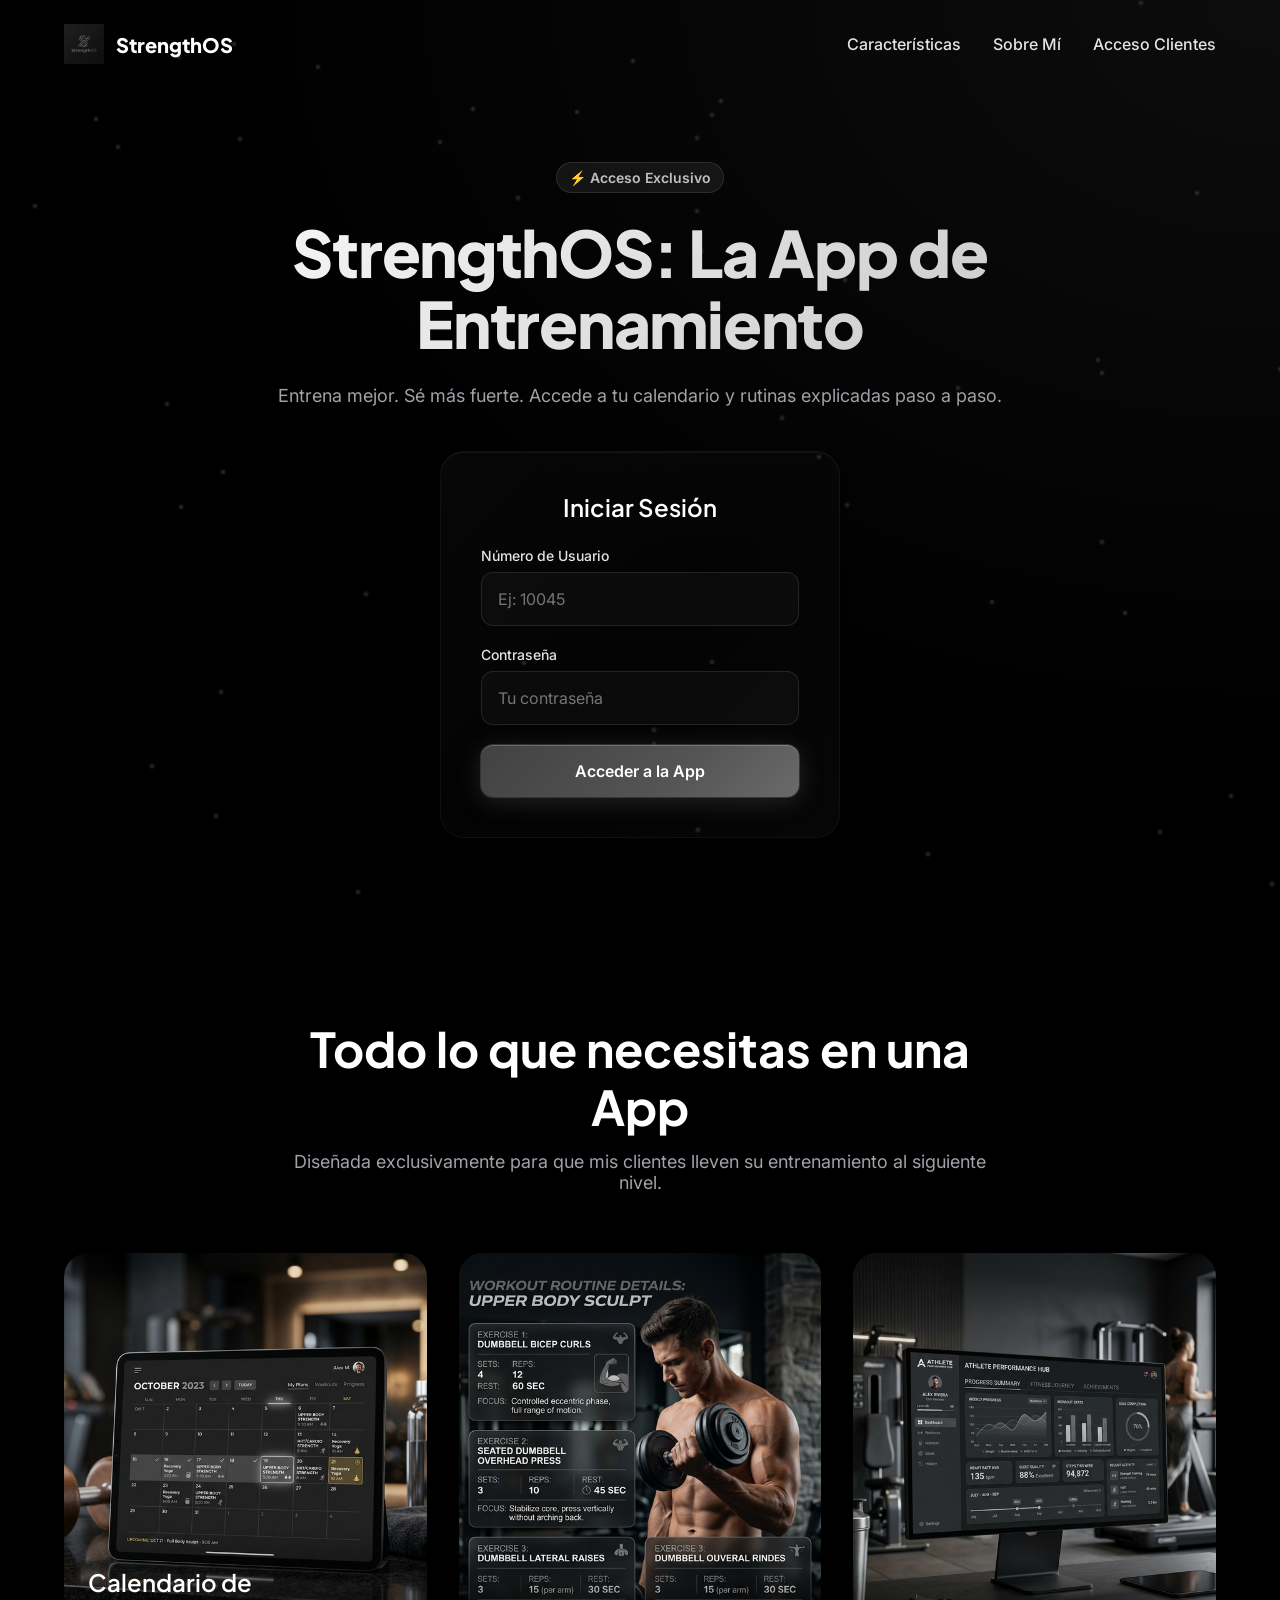
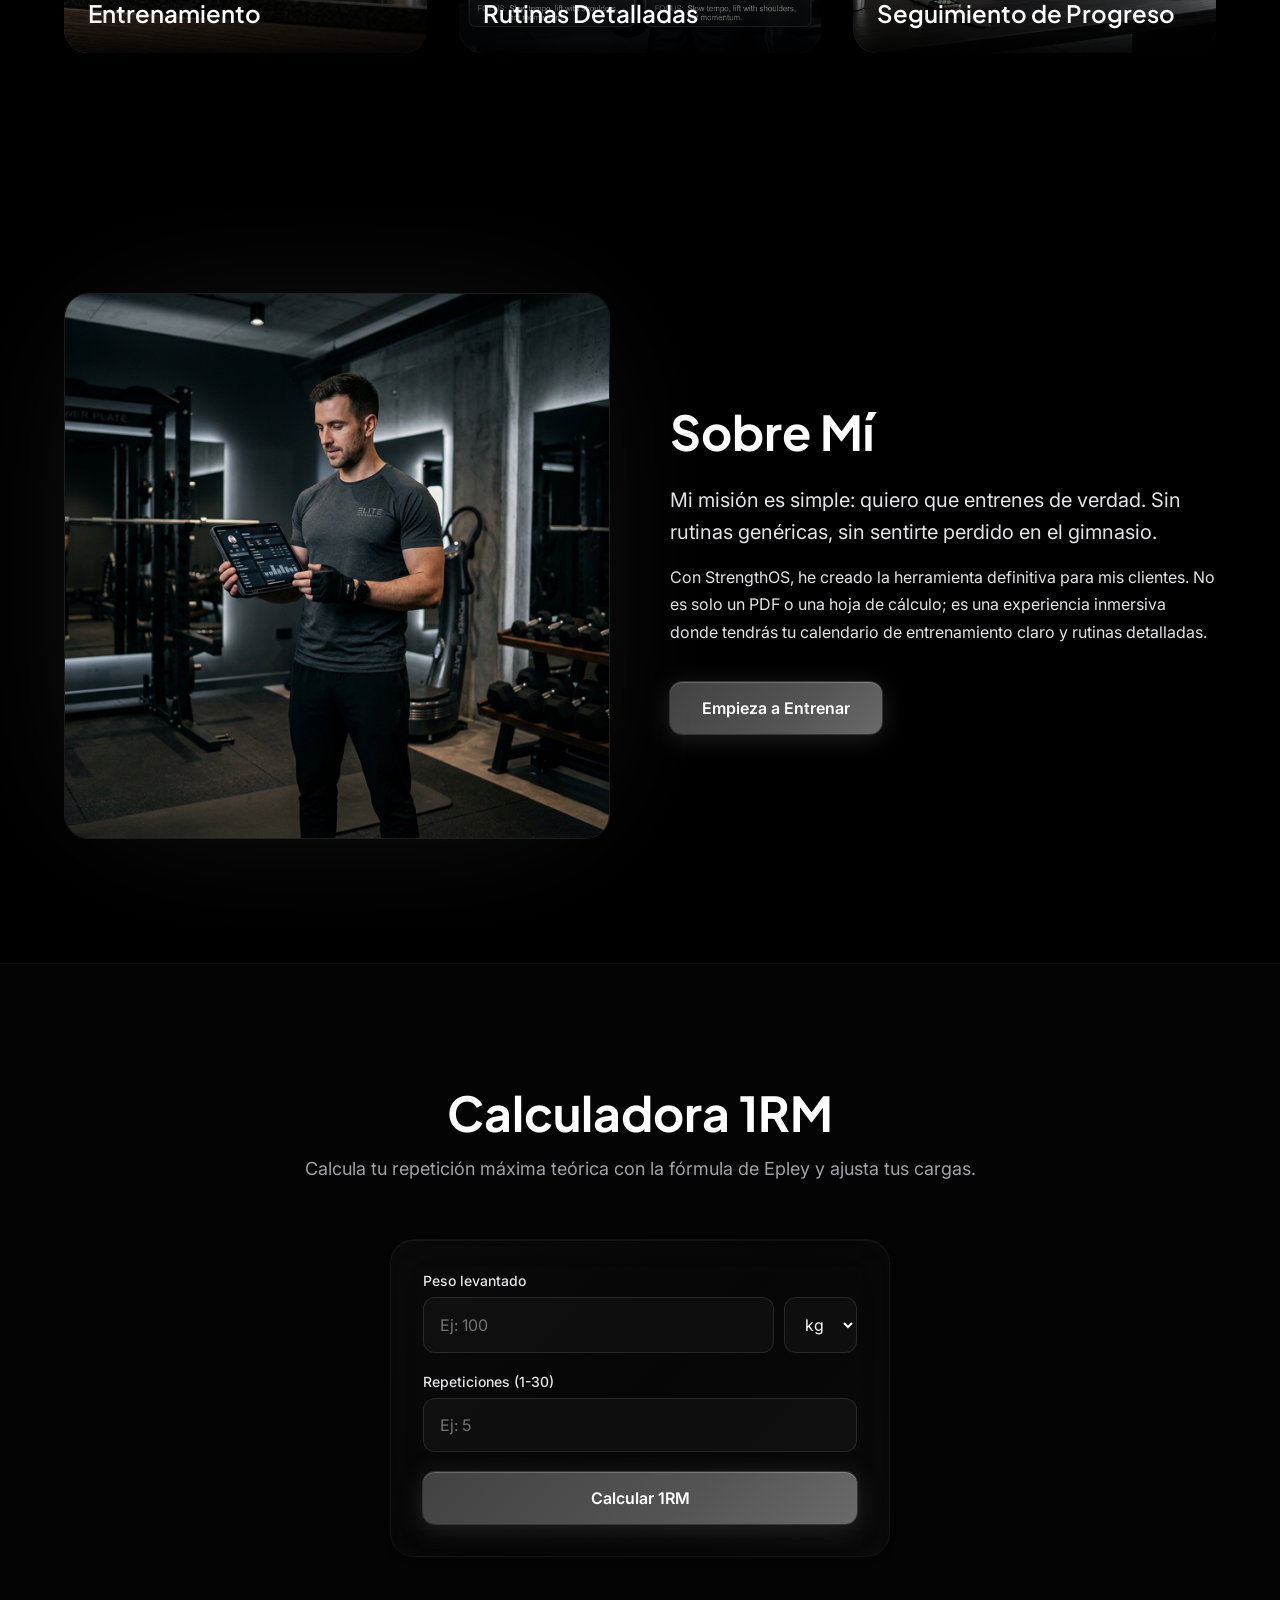
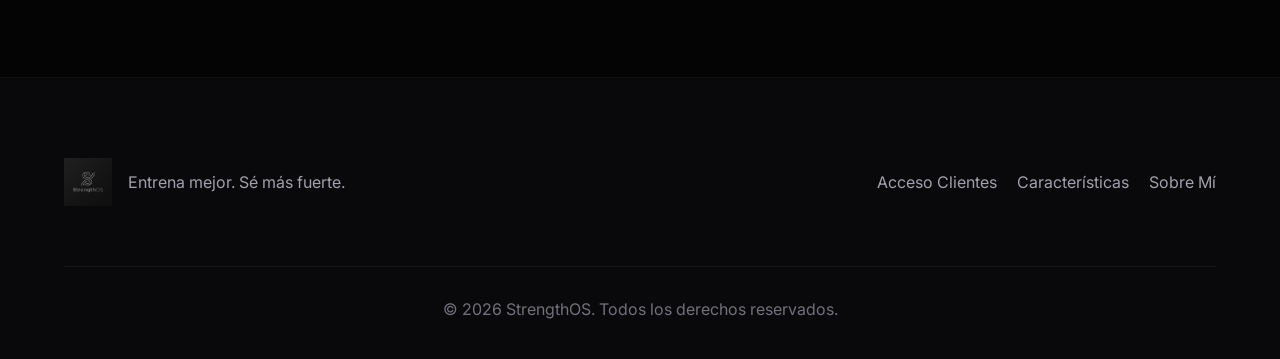
==== commit eb0bfbbf: "update server" ====
--- a/StrengthOS/index.html
+++ b/StrengthOS/index.html
@@ -11,7 +11,7 @@
     <link
         href="https://fonts.googleapis.com/css2?family=Inter:wght@400;500&family=Plus+Jakarta+Sans:wght@700;800&display=swap"
         rel="stylesheet">
-    <link rel="stylesheet" href="styles.css?v=05001">
+    <link rel="stylesheet" href="styles.css?v=06001">
     <link rel="icon" type="image/png" href="images/logo.png">
 
     <!-- PWA configuration -->
--- a/StrengthOS/styles.css
+++ b/StrengthOS/styles.css
@@ -1020,4 +1020,263 @@
 .nav-sidebar-btn.active {
     background: rgba(var(--primary-rgb), 0.15);
     color: var(--primary-100);
+}
+
+/* Admin Table Action Buttons */
+.admin-action-buttons {
+    display: flex;
+    gap: 8px;
+    flex-wrap: nowrap;
+    justify-content: flex-start;
+    align-items: center;
+}
+
+.admin-action-buttons button {
+    padding: 6px 12px;
+    font-size: 0.8rem;
+    white-space: nowrap;
+}
+
+.btn-progress {
+    background: rgba(0, 255, 100, 0.1);
+    border-color: rgba(0, 255, 100, 0.5);
+    color: #2ecc71;
+}
+
+.btn-progress:hover {
+    background: rgba(0, 255, 100, 0.2) !important;
+}
+
+/* Chart Container Cards */
+.chart-card {
+    background: rgba(0, 0, 0, 0.4);
+    padding: 20px;
+    border-radius: 12px;
+    border-top: 3px solid var(--primary-500);
+    position: relative;
+    max-width: 100%;
+    overflow: hidden;
+    /* Evita que el interior se desborde */
+}
+
+/* -----------------------------
+   SISTEMA DE CHAT
+------------------------------ */
+.chat-fab {
+    position: fixed;
+    bottom: 20px;
+    right: 20px;
+    width: 60px;
+    height: 60px;
+    background: var(--primary-500);
+    color: white;
+    border-radius: 50%;
+    display: flex;
+    justify-content: center;
+    align-items: center;
+    font-size: 1.5rem;
+    box-shadow: 0 4px 15px rgba(0, 0, 0, 0.5), 0 0 0 1px rgba(var(--primary-rgb), 0.5);
+    cursor: pointer;
+    z-index: 99;
+    transition: transform 0.2s;
+}
+
+.chat-fab:hover {
+    transform: scale(1.1);
+}
+
+.chat-fab .unread-badge {
+    position: absolute;
+    top: -5px;
+    right: -5px;
+    background: #e74c3c;
+    color: white;
+    font-size: 0.75rem;
+    font-weight: bold;
+    width: 22px;
+    height: 22px;
+    border-radius: 50%;
+    display: flex;
+    justify-content: center;
+    align-items: center;
+}
+
+.chat-messages-area {
+    display: flex;
+    flex-direction: column;
+    gap: 12px;
+    height: 400px;
+    max-height: 50vh;
+    overflow-y: auto;
+    padding: 15px;
+    background: rgba(0, 0, 0, 0.2);
+    border-radius: 12px;
+    margin-bottom: 15px;
+    border: 1px solid rgba(255, 255, 255, 0.05);
+}
+
+.chat-msg {
+    max-width: 80%;
+    padding: 10px 15px;
+    border-radius: 15px;
+    font-size: 0.9rem;
+    line-height: 1.4;
+    word-wrap: break-word;
+}
+
+.chat-msg.sent {
+    align-self: flex-end;
+    background: var(--primary-500);
+    color: white;
+    border-bottom-right-radius: 2px;
+}
+
+.chat-msg.received {
+    align-self: flex-start;
+    background: rgba(255, 255, 255, 0.1);
+    color: var(--text-primary);
+    border-bottom-left-radius: 2px;
+}
+
+.chat-msg-time {
+    font-size: 0.65rem;
+    opacity: 0.7;
+    margin-top: 4px;
+    text-align: right;
+}
+
+.chat-input-area {
+    display: flex;
+    gap: 10px;
+}
+
+.chat-input {
+    flex: 1;
+    background: rgba(255, 255, 255, 0.05);
+    border: 1px solid rgba(255, 255, 255, 0.1);
+    color: white;
+    padding: 12px 15px;
+    border-radius: 20px;
+    outline: none;
+    font-family: inherit;
+}
+
+.chat-input:focus {
+    border-color: var(--primary-500);
+}
+
+/* -----------------------------
+   MOBILE OPTIMIZACIONES EXTRAS
+------------------------------ */
+@media (max-width: 600px) {
+
+    /* Reducir márgenes de las vistas principales */
+    .section-padding {
+        padding: 60px 0;
+    }
+
+    /* Reducir espacios del calendario para que no obligue a hacer scroll */
+    .calendar-grid {
+        gap: 4px;
+    }
+
+    .calendar-day-name {
+        font-size: 0.70rem;
+    }
+
+    .calendar-day-number {
+        font-size: 0.85rem;
+    }
+
+    /* Reducir el modal de inputs de repeticiones y notas para que quepa en pantalla pequeña */
+    .modal-container {
+        width: 95%;
+        max-width: 100%;
+        margin-top: 10px;
+    }
+
+    .glass-card {
+        padding: 20px;
+    }
+
+    .routine-details {
+        max-height: 50vh;
+    }
+
+    /* Reducir el padding interno de los contenedores de los gráficos para que la gráfica tenga el 100% del ancho */
+    .chart-card {
+        padding: 10px;
+    }
+
+    /* CONVERTIMOS LA TABLA EN TARJETAS RESPONSIVAS PARA EL CELULAR */
+    .clients-table,
+    .clients-table tbody,
+    .clients-table tr,
+    .clients-table td {
+        display: block;
+        width: 100%;
+    }
+
+    .clients-table thead {
+        display: none;
+        /* Ocultamos los encabezados de la tabla que no sirven en esta vista */
+    }
+
+    .clients-table tr {
+        margin-bottom: 20px;
+        background: rgba(255, 255, 255, 0.02);
+        border: 1px solid rgba(255, 255, 255, 0.05);
+        border-radius: 12px;
+        padding: 16px;
+    }
+
+    .clients-table td {
+        padding: 10px 0;
+        text-align: left;
+        border-bottom: 1px solid rgba(255, 255, 255, 0.05);
+        display: flex;
+        flex-direction: column;
+        gap: 4px;
+    }
+
+    .clients-table td:last-child {
+        border-bottom: none;
+        padding-bottom: 0;
+    }
+
+    /* Agregamos titulos descriptivos pequeños antes de los valores para entender que son */
+    .clients-table td:nth-child(1)::before {
+        content: "ID / Usuario:";
+        font-size: 0.70rem;
+        color: var(--text-tertiary);
+    }
+
+    .clients-table td:nth-child(2)::before {
+        content: "Nombre Atleta:";
+        font-size: 0.70rem;
+        color: var(--text-tertiary);
+    }
+
+    .clients-table td:nth-child(3)::before {
+        content: "Acciones:";
+        font-size: 0.70rem;
+        color: var(--text-tertiary);
+        margin-bottom: 6px;
+    }
+
+    /* Acomodar los botones para celulares en cuadrícula limpia (2 arriba y 2 abajo) */
+    .admin-action-buttons {
+        display: grid;
+        grid-template-columns: 1fr 1fr;
+        gap: 8px;
+        width: 100%;
+    }
+
+    .admin-action-buttons button {
+        width: 100%;
+        padding: 10px;
+        font-size: 0.8rem;
+        border-radius: 8px;
+        margin: 0;
+    }
 }
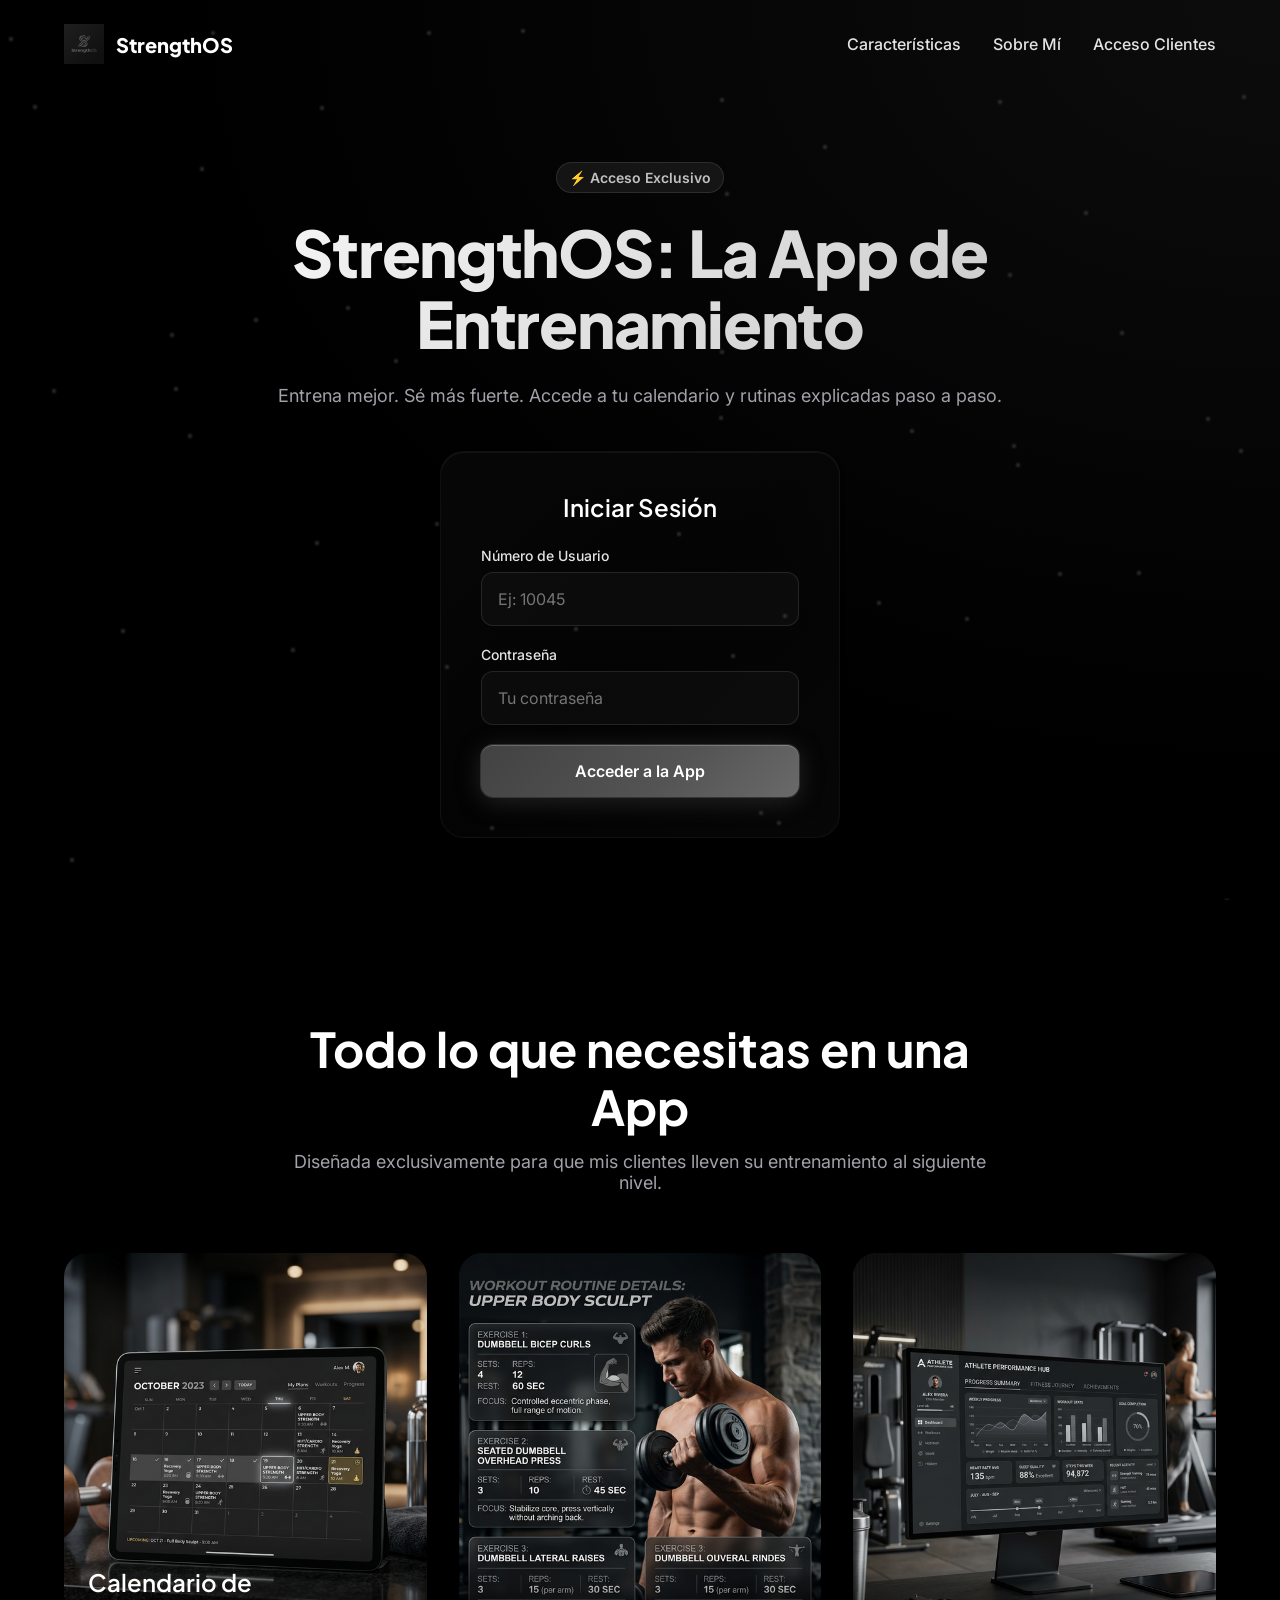
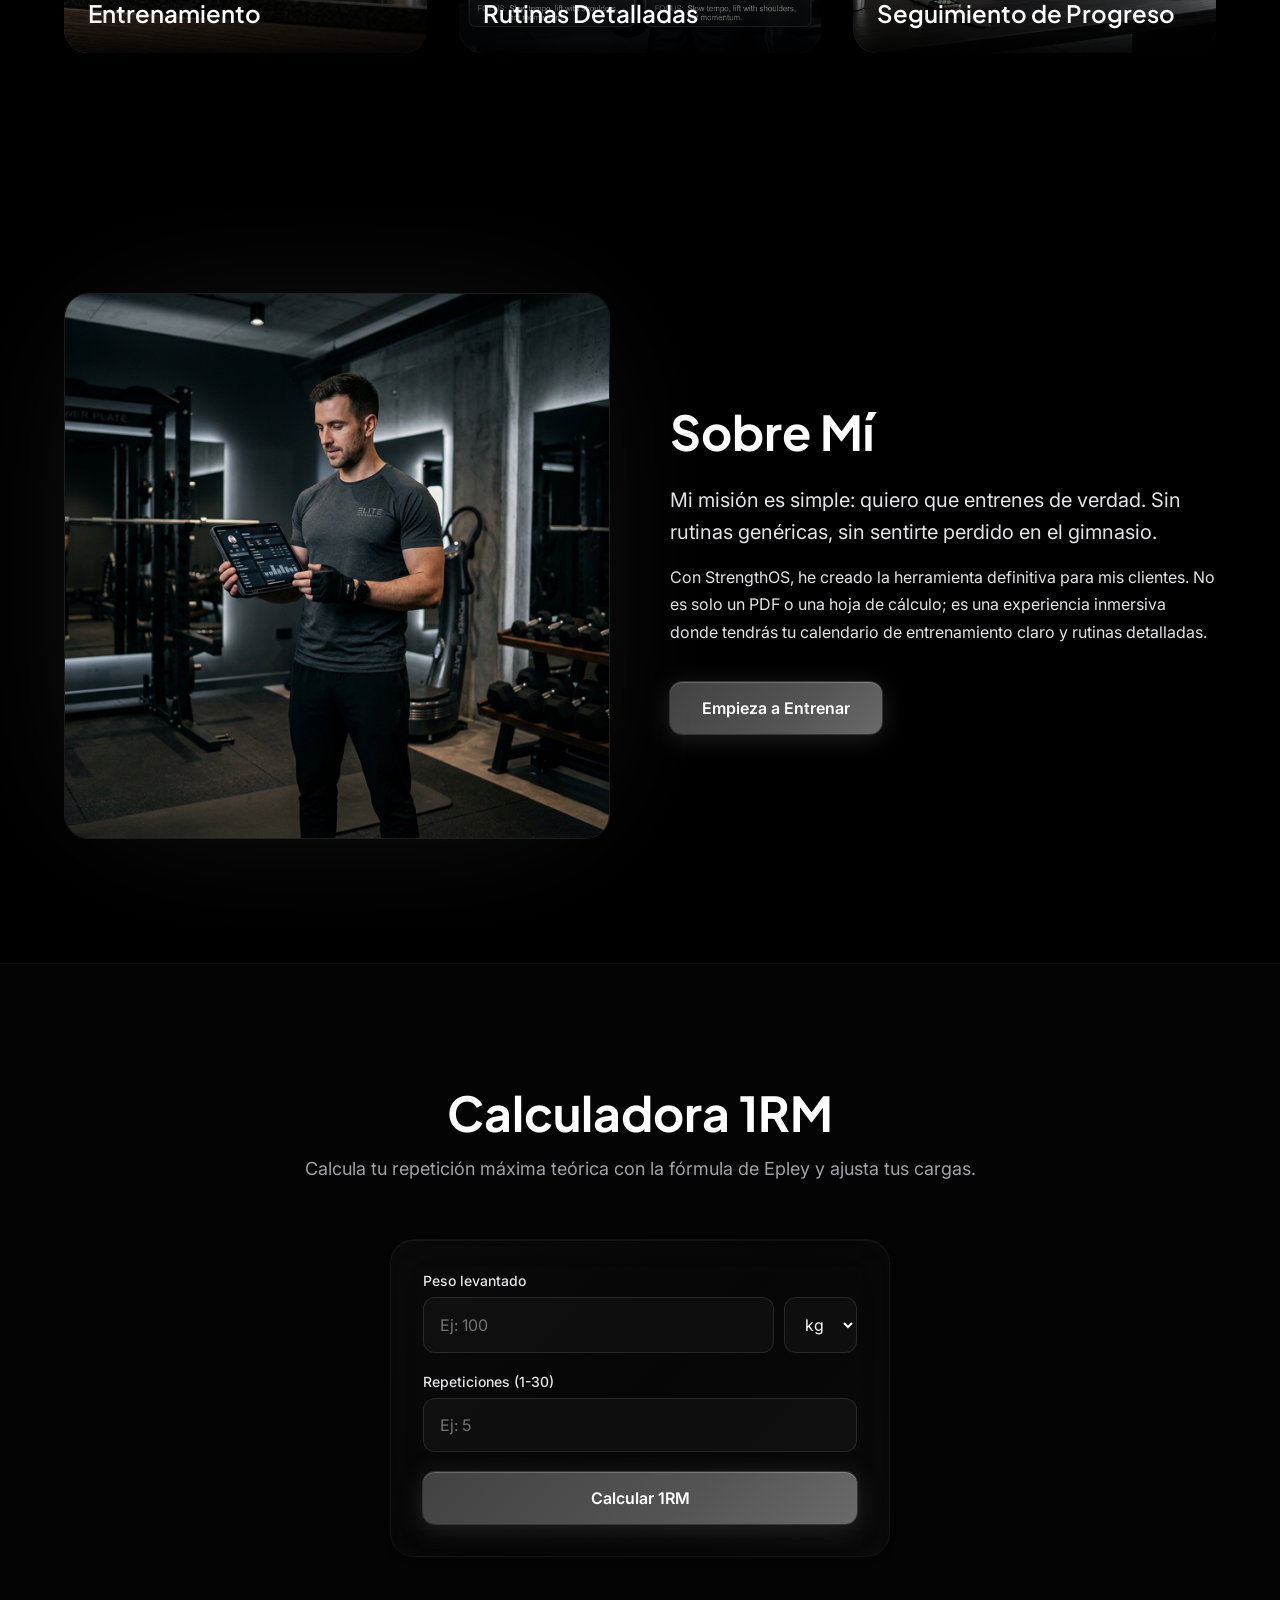
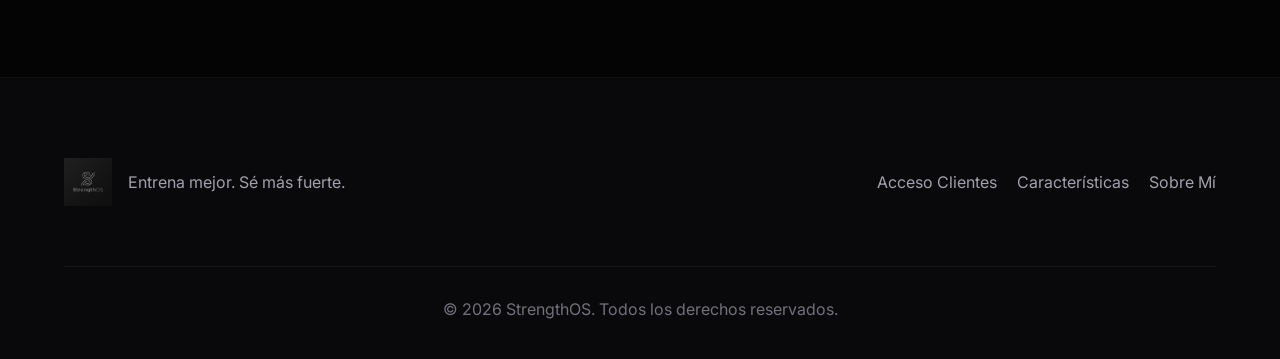
==== commit 2954f225: "fix zoom movil" ====
--- a/StrengthOS/index.html
+++ b/StrengthOS/index.html
@@ -3,7 +3,7 @@
 
 <head>
     <meta charset="UTF-8">
-    <meta name="viewport" content="width=device-width, initial-scale=1.0">
+    <meta name="viewport" content="width=device-width, initial-scale=1.0, maximum-scale=1.0, user-scalable=0">
     <title>StrengthOS | Entrena mejor. Sé más fuerte.</title>
     <meta name="description" content="App de entrenamiento personalizado. Accede a tu calendario y rutinas detalladas.">
     <link rel="preconnect" href="https://fonts.googleapis.com">
--- a/StrengthOS/styles.css
+++ b/StrengthOS/styles.css
@@ -425,7 +425,7 @@
     border-radius: 12px;
     color: var(--text-primary);
     font-family: inherit;
-    font-size: 1rem;
+    font-size: 16px; /* Evita que iOS haga zoom automático al enfocar */
     transition: all 0.3s;
 }
 
@@ -758,8 +758,11 @@
     }
 
     .hero-container {
-        grid-template-columns: 1fr;
+        display: flex;
+        flex-direction: column;
+        align-items: center;
         text-align: center;
+        padding: 0 16px;
     }
 
     .hero-visual-wrapper {
@@ -770,12 +773,13 @@
         display: flex;
         flex-direction: column;
         align-items: center;
+        width: 100%;
     }
 
     .login-container {
         width: 100%;
-        max-width: 400px;
-        text-align: left;
+        max-width: 450px;
+        margin: 40px auto 0;
     }
 
     .about-grid {
@@ -796,23 +800,32 @@
         grid-template-columns: 1fr;
     }
 
+    .hero {
+        padding-top: 80px;
+        min-height: auto;
+    }
+
     .hero-title {
-        font-size: 2.5rem;
-    }
-
-    .sphere {
-        width: 300px;
-        height: 300px;
+        font-size: 2.25rem;
+    }
+
+    .hero-subtitle {
+        font-size: 1rem;
+        margin-bottom: 24px;
+    }
+
+    .login-container {
+        padding: 24px;
+        border-radius: 20px;
     }
 
     .footer-grid {
-        grid-template-columns: 1fr;
+        flex-direction: column;
         text-align: center;
     }
 
-    .footer-links a,
-    .footer-contact p {
-        margin-bottom: 8px;
+    .footer-links {
+        justify-content: center;
     }
 }
 
